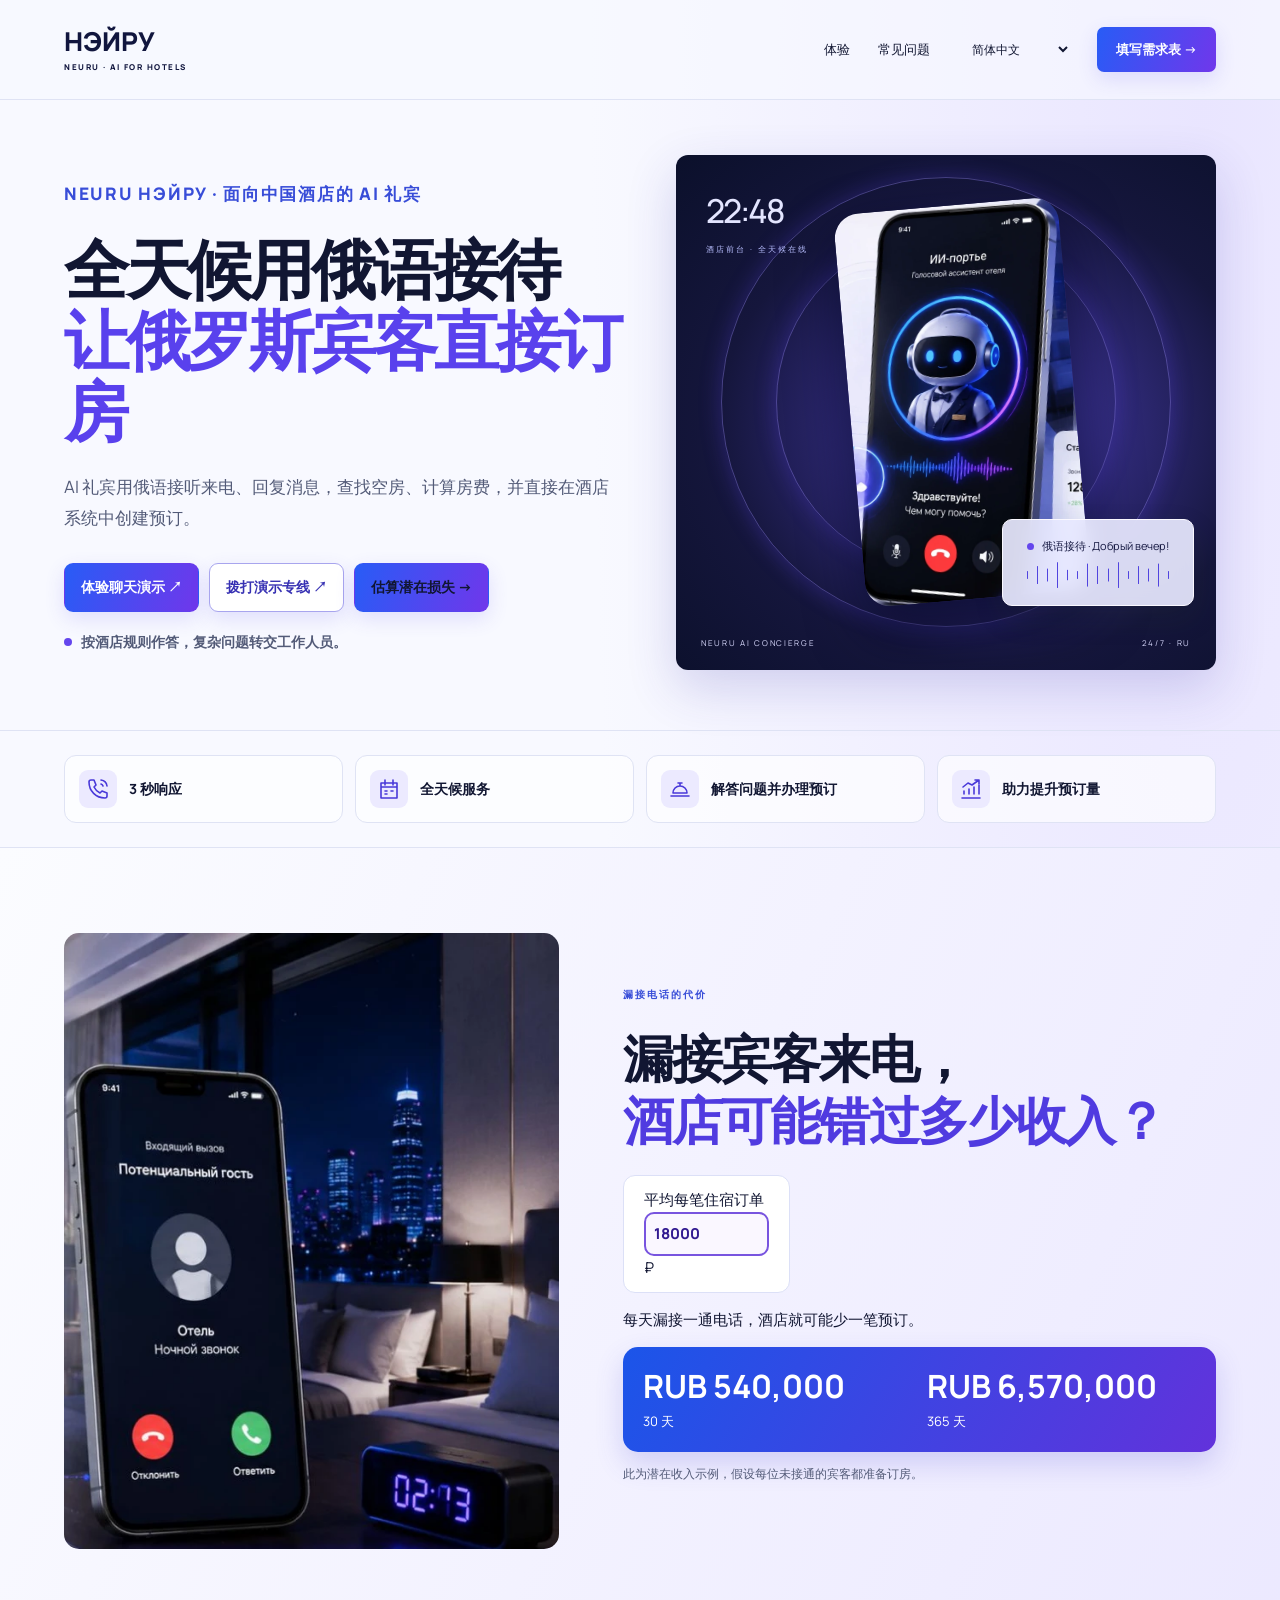
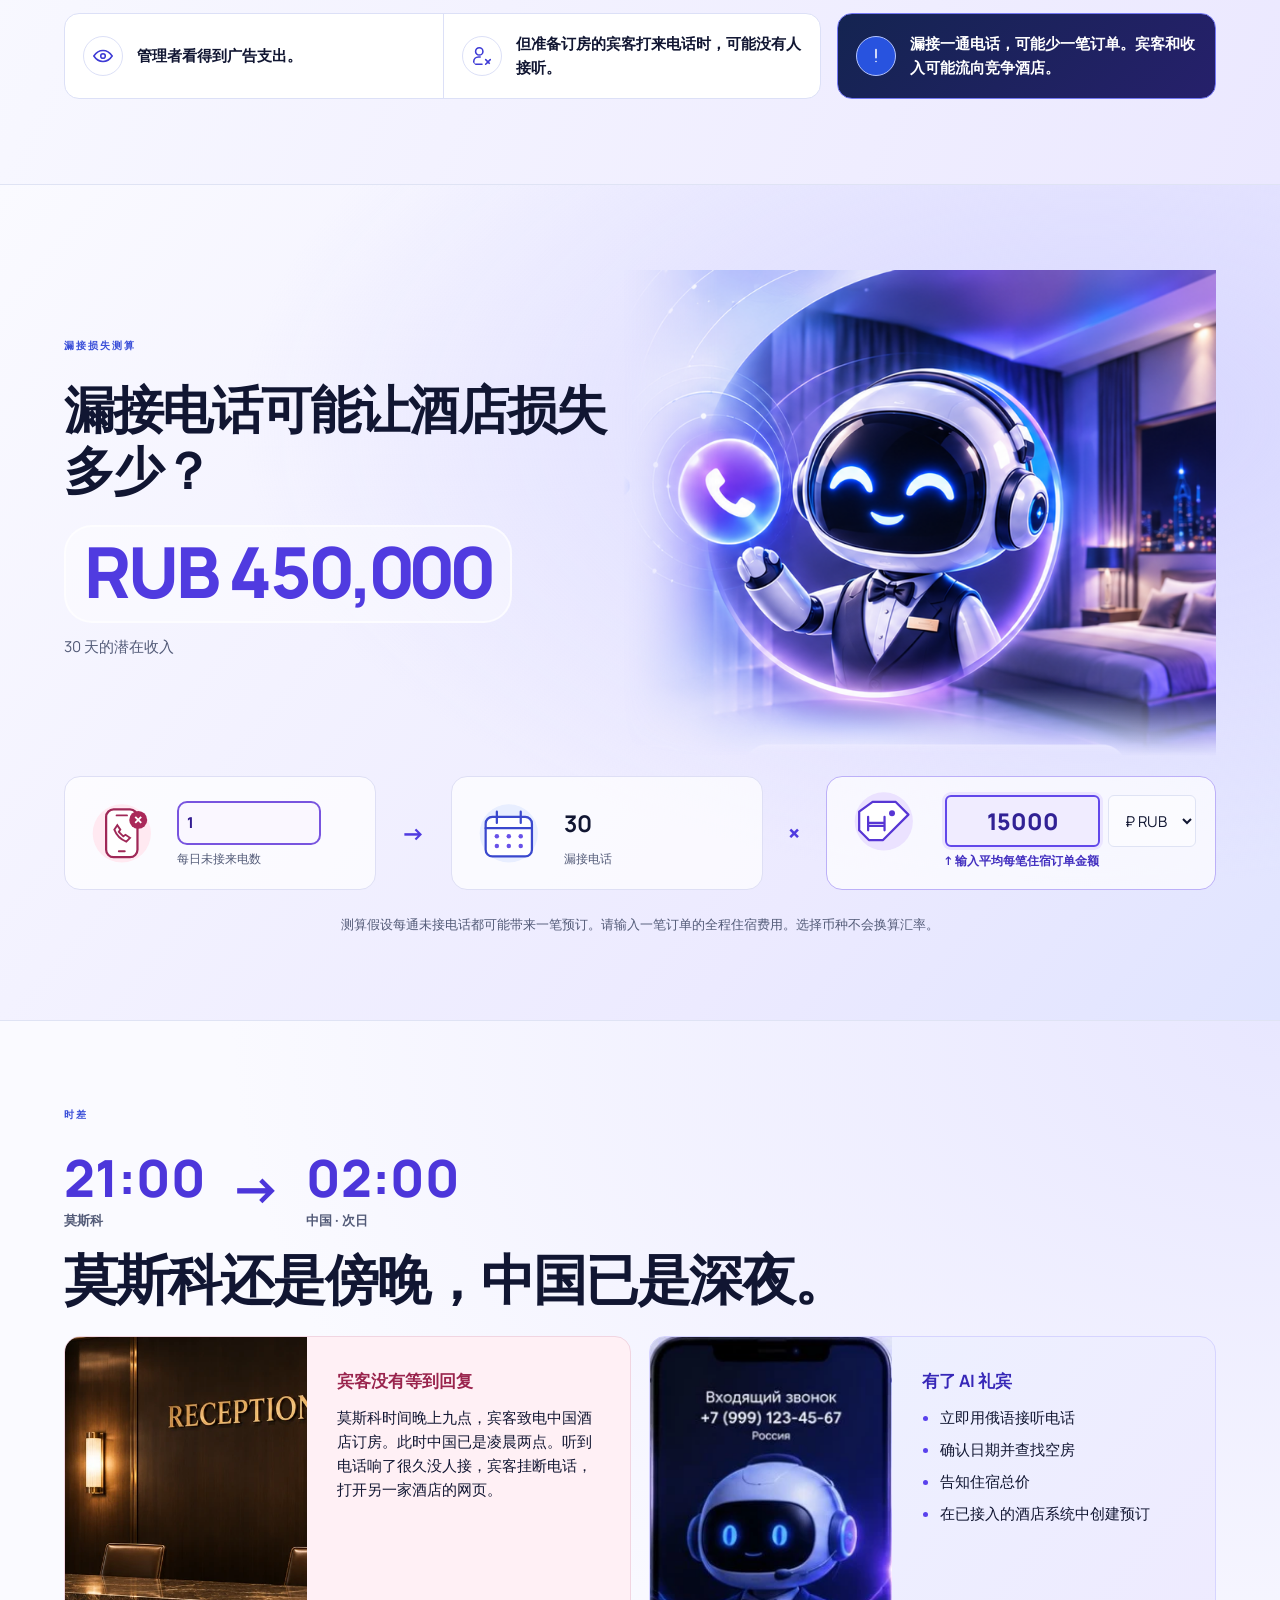
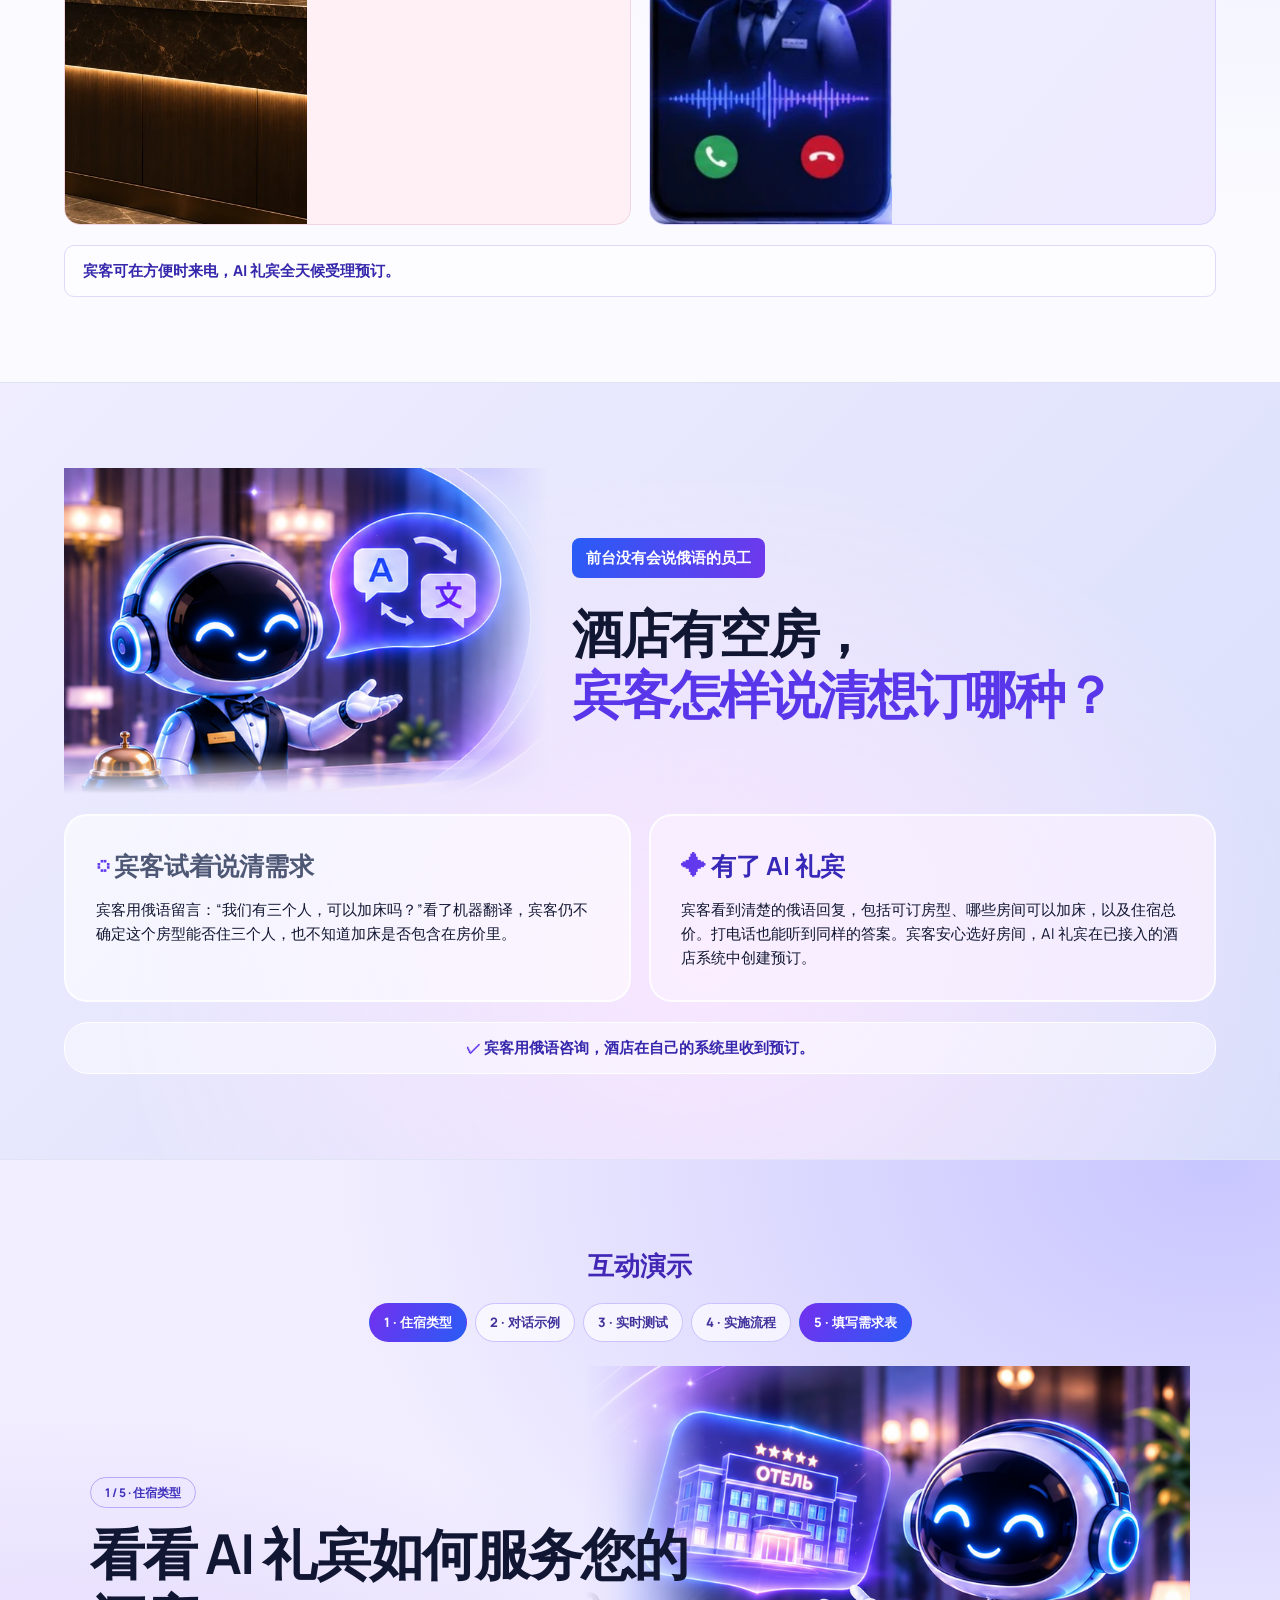
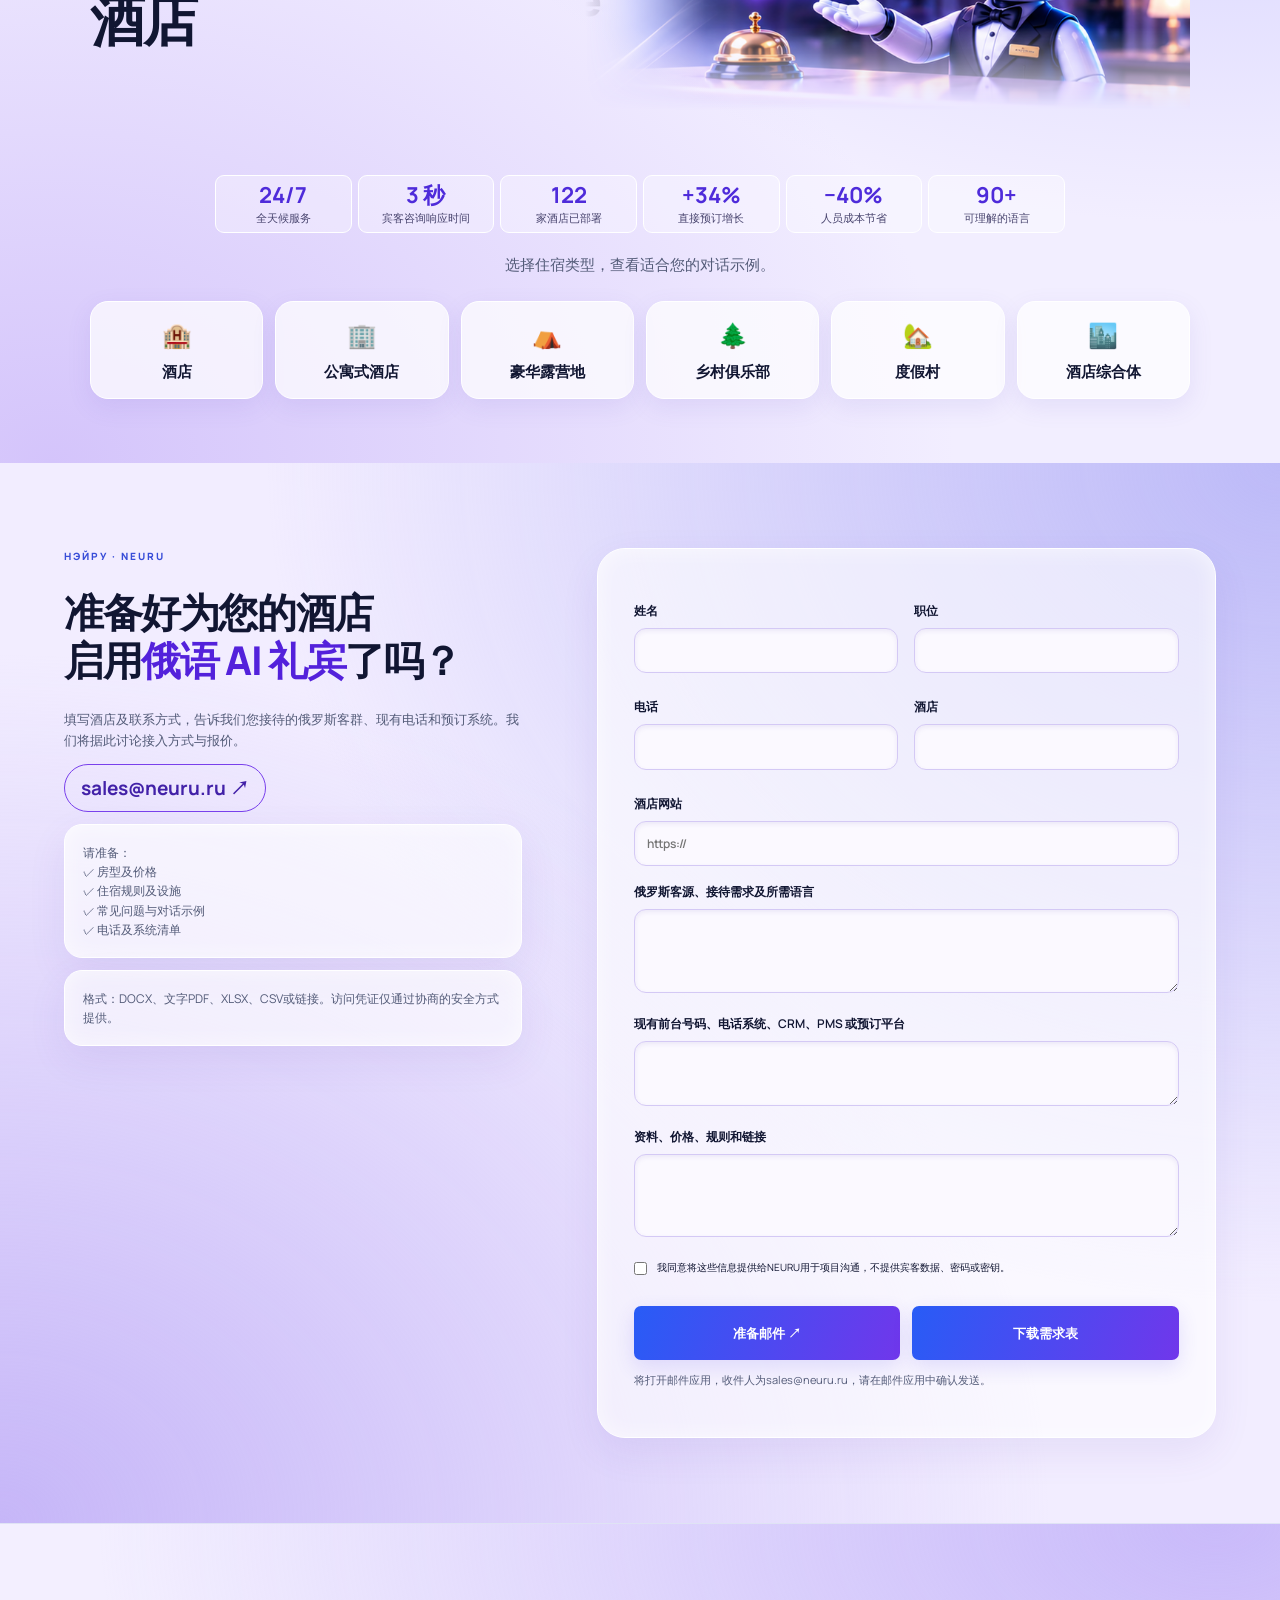
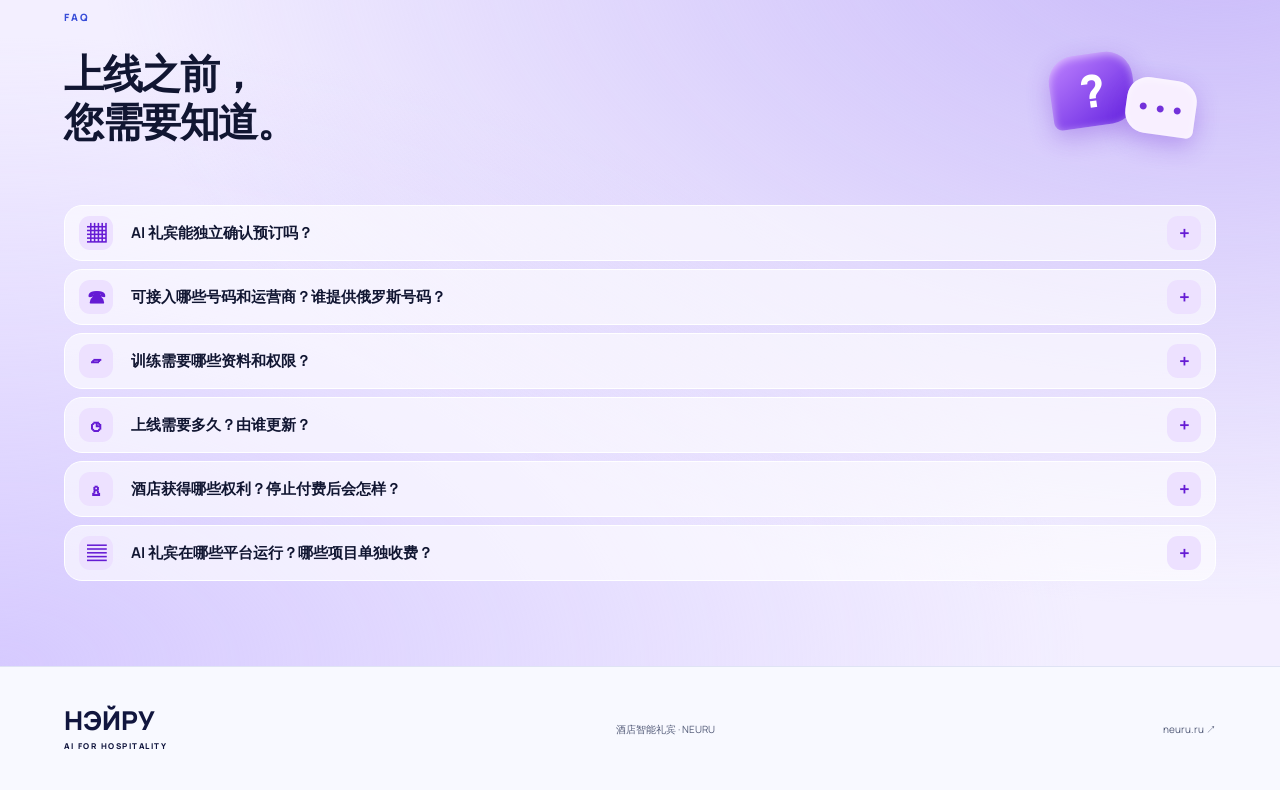
==== ai-portier/index.html @ a04111f6 "Add NEURU AI concierge landing page" ====
<!doctype html>
<html lang="zh-CN"><head><meta charset="utf-8"><meta name="viewport" content="width=device-width,initial-scale=1"><meta name="description" content="NEURU 俄语 AI 礼宾，帮助中国酒店全天候接待俄罗斯宾客并收集预订申请。"><title>NEURU НЭЙРУ · 面向中国酒店的俄语 AI 礼宾</title><link rel="stylesheet" href="style.css"></head><body>
<header><a class="logo" href="#">НЭЙРУ<span>NEURU · AI FOR HOTELS</span></a><nav><a href="#demo" data-t="navDemo"></a><a href="#faq" data-t="navFaq"></a></nav><select id="language" aria-label="Language"><option value="zh" selected>简体中文</option><option value="ru">Русский</option><option value="en">English</option></select><a class="button small" href="#brief" data-t="briefBtn"></a></header>
<main><section class="hero"><div class="hero-copy"><div class="eyebrow" data-t="eyebrow"></div><h1 data-t="hero"></h1><p class="lead" data-t="intro"></p><div class="actions hero-actions"><a class="button hero-demo" href="#demo" data-t="try"></a><a class="button hero-call" href="tel:+74950670211" data-t="call"></a><a class="button secondary" href="#loss-calculator" data-t="heroEstimate"></a></div><div class="hero-note"><span class="dot"></span><span data-t="heroNote"></span></div></div><div class="hero-art"><div class="orbit o1"></div><div class="orbit o2"></div><div class="night">22:48 <span data-t="nightLabel"></span></div><img class="demo-phone" src="neuru-phone.webp" alt="" width="388" height="632"><div class="floating"><span class="dot"></span><span data-t="artLabel"></span><div class="wave" aria-hidden="true"><span style="--level:0.3;--phase:0ms"></span><span style="--level:0.7;--phase:-87ms"></span><span style="--level:0.5;--phase:-174ms"></span><span style="--level:1.0;--phase:-261ms"></span><span style="--level:0.4;--phase:-348ms"></span><span style="--level:0.3;--phase:-435ms"></span><span style="--level:0.9;--phase:-522ms"></span><span style="--level:0.7;--phase:-609ms"></span><span style="--level:0.5;--phase:-696ms"></span><span style="--level:1.0;--phase:-783ms"></span><span style="--level:0.3;--phase:-870ms"></span><span style="--level:0.7;--phase:-957ms"></span><span style="--level:0.5;--phase:-1044ms"></span><span style="--level:0.9;--phase:-1131ms"></span><span style="--level:0.3;--phase:-1218ms"></span></div></div><div class="art-foot">NEURU AI CONCIERGE<span>24/7 · RU</span></div></div></section>
<section class="strip benefits">
  <div class="benefit"><svg viewBox="0 0 24 24" fill="none" stroke="currentColor" stroke-width="1.6" stroke-linecap="round" stroke-linejoin="round" aria-hidden="true"><path d="M8 3H5a2 2 0 0 0-2 2c0 9 7 16 16 16a2 2 0 0 0 2-2v-3l-5-2-2 2a13 13 0 0 1-6-6l2-2z M15 3a7 7 0 0 1 6 6 M15 7a3 3 0 0 1 2 2"/></svg><strong data-t="s1"></strong></div>
  <div class="benefit"><svg viewBox="0 0 24 24" fill="none" stroke="currentColor" stroke-width="1.6" stroke-linecap="round" stroke-linejoin="round" aria-hidden="true"><path d="M4 6h16v15H4z M4 10h16 M8 3v5 M16 3v5 M8 14h2 M14 14h2 M8 17h2"/></svg><strong data-t="s2"></strong></div>
  <div class="benefit"><svg viewBox="0 0 24 24" fill="none" stroke="currentColor" stroke-width="1.6" stroke-linecap="round" stroke-linejoin="round" aria-hidden="true"><path d="M3 19h18 M5 16a7 7 0 0 1 14 0z M12 9V6 M10 6h4"/></svg><strong data-t="s3"></strong></div>
  <div class="benefit"><svg viewBox="0 0 24 24" fill="none" stroke="currentColor" stroke-width="1.6" stroke-linecap="round" stroke-linejoin="round" aria-hidden="true"><path d="M3 21h18 M5 17v-3 M10 17v-5 M15 17v-7 M20 17v-9 M4 10l5-4 4 2 7-5 M16 3h4v4"/></svg><strong data-t="s4"></strong></div>
</section>
<section class="section missed" aria-labelledby="missed-title">
  <figure class="missed-visual">
    <img src="missed-call.webp" alt="" loading="lazy">
  </figure>
  <div class="missed-copy">
    <div class="eyebrow" data-t="missedEye"></div>
    <h2 id="missed-title"><span data-t="missedTitle"></span> <em data-t="missedAccent"></em></h2>
    <div class="missed-average"><span id="missed-rate-label" data-t="missedAverage"></span><input id="missedRate" type="number" min="0" max="999999999" value="18000" aria-labelledby="missed-rate-label"> ₽</div>
    <p data-t="missedScenario"></p>
    <div class="missed-total">
      <div><strong id="missedMonthly"></strong><span data-t="missedMonthLabel"></span></div>
      <div><strong id="missedAnnual"></strong><span data-t="missedYearLabel"></span></div>
    </div>
    <p class="missed-assumption" data-t="missedAssumption"></p>
  </div>
  <div class="missed-callouts">
    <div class="missed-callout-pair">
      <div class="missed-callout">
        <svg viewBox="0 0 24 24" aria-hidden="true"><path d="M2 12s4-6 10-6 10 6 10 6-4 6-10 6S2 12 2 12Z"/><circle cx="12" cy="12" r="2.5"/></svg>
        <p data-t="missedVisibility"></p>
      </div>
      <div class="missed-callout">
        <svg viewBox="0 0 24 24" aria-hidden="true"><circle cx="9" cy="7" r="4"/><path d="M12 21H3v-3a5 5 0 0 1 5-5h2m6 3 5 5m0-5-5 5"/></svg>
        <p data-t="missedGuest"></p>
      </div>
    </div>
    <div class="missed-callout missed-callout-alert">
      <svg viewBox="0 0 24 24" aria-hidden="true"><path d="M12 5v9m0 4h.01"/></svg>
      <p data-t="missedCaption"></p>
    </div>
  </div>
</section>
<section class="section loss-calculator" id="loss-calculator" aria-labelledby="loss-title">
  <div class="loss-head">
    <div class="loss-copy">
      <div class="eyebrow" data-t="lossEye"></div>
      <h2 id="loss-title" data-t="lossTitle"></h2>
      <output id="lossResult" for="lossRate lossCurrency lossCalls" aria-live="polite"></output>
      <p class="loss-period" data-t="lossPeriod"></p>
    </div>
    <div class="loss-illustration" aria-hidden="true"></div>
  </div>
  <div class="loss-formula">
    <div class="loss-step"><svg class="loss-art loss-art-phone" viewBox="0 0 120 84" aria-hidden="true"><circle cx="60" cy="42" r="39" fill="#ffe9f1"/><rect x="39" y="10" width="42" height="64" rx="10" fill="#fff" stroke="#9f2857" stroke-width="3"/><path d="M53 18h14M56 66h8m-14-29c3 8 8 13 16 16l5-5-6-4-3 2-6-6 2-3-4-6z" fill="none" stroke="#9f2857" stroke-width="2.5" stroke-linecap="round"/><circle cx="82" cy="24" r="12" fill="#aa2859"/><path d="m78 20 8 8m0-8-8 8" stroke="#fff" stroke-width="2.5"/></svg><input id="lossCalls" type="number" min="0" max="999" step="1" value="1" aria-labelledby="loss-call-label"><span id="loss-call-label" data-t="lossCallsLabel"></span></div>
    <span class="loss-operator" aria-hidden="true">→</span>
    <div class="loss-step"><svg class="loss-art loss-art-calendar" viewBox="0 0 120 84" aria-hidden="true"><circle cx="60" cy="42" r="39" fill="#e8eeff"/><rect x="29" y="20" width="62" height="53" rx="9" fill="#fff" stroke="#3a48cd" stroke-width="3"/><path d="M29 35h62M44 13v15m32-15v15" stroke="#3a48cd" stroke-width="3" stroke-linecap="round"/><g fill="#6952e8"><circle cx="44" cy="46" r="3"/><circle cx="60" cy="46" r="3"/><circle cx="76" cy="46" r="3"/><circle cx="44" cy="59" r="3"/><circle cx="60" cy="59" r="3"/><circle cx="76" cy="59" r="3"/></g></svg><strong id="lossMonthlyCount"></strong><span data-t="lossDailyLabel"></span></div>
    <span class="loss-operator" aria-hidden="true">×</span>
    <div class="loss-step loss-price"><svg class="loss-art loss-art-tag" viewBox="0 0 120 84" aria-hidden="true"><circle cx="60" cy="42" r="39" fill="#ebe2ff"/><path d="M27 54V29l18-13h31l17 17-34 34H40z" fill="#fff" stroke="#5736d4" stroke-width="3" stroke-linejoin="round"/><circle cx="71" cy="31" r="4" fill="#5736d4"/><path d="M39 48V36m0 8h22m0-8v12m-22 6v-6h22v6" fill="none" stroke="#5736d4" stroke-width="3" stroke-linecap="round" stroke-linejoin="round"/></svg>
      <div class="loss-inputs">
        <input id="lossRate" autocomplete="off" type="text" inputmode="decimal" maxlength="24" value="15000" aria-describedby="lossAssumption lossError">
        <select id="lossCurrency" aria-label="Currency">
          <option value="RUB">₽ RUB</option><option value="CNY">¥ CNY</option><option value="USD">$ USD</option>
        </select>
      </div>
      <label for="lossRate" data-t="lossRateLabel"></label>
      <small id="lossError" role="status" hidden data-t="lossError"></small>
    </div>
  </div>
  <p id="lossAssumption" data-t="lossAssumption"></p>
</section>
<section class="section scenario scenario-time" id="time-difference" aria-labelledby="time-title">
  <div class="eyebrow" data-t="timeEye"></div>
  <div class="scenario-clock"><span>21:00 <small data-t="timeMoscow"></small></span><span aria-hidden="true">→</span><span>02:00 <small data-t="timeChina"></small></span></div>
  <h2 id="time-title" data-t="timeTitle"></h2>
  <div class="scenario-grid">
    <article class="scenario-card scenario-lost">
      <img src="reception.webp" alt="" loading="lazy">
      <div><h3 data-t="timeBefore"></h3><p data-t="timeProblem"></p></div>
    </article>
    <article class="scenario-card scenario-win">
      <img src="concierge-call.webp" alt="" loading="lazy">
      <div><h3 data-t="timeAfter"></h3><ul class="scenario-benefits"><li data-t="timeBenefit1"></li><li data-t="timeBenefit2"></li><li data-t="timeBenefit3"></li><li data-t="timeBenefit4"></li></ul></div>
    </article>
  </div>
  <p class="scenario-outcome" data-t="timeOutcome"></p>
</section>
<section class="section scenario scenario-language" id="language-barrier" aria-labelledby="barrier-title">
  <div class="barrier-head">
    <div class="barrier-art" aria-hidden="true"></div>
    <div>
      <div class="scenario-tag" data-t="barrierTag"></div>
      <h2 id="barrier-title"><span data-t="barrierTitle"></span> <em data-t="barrierAccent"></em></h2>
    </div>
  </div>
  <div class="scenario-grid">
    <article class="scenario-card scenario-current">
      <div><h3><span aria-hidden="true">◌</span> <span data-t="barrierBefore"></span></h3><p data-t="barrierProblem"></p></div>
    </article>
    <article class="scenario-card scenario-win">
      <div><h3><span aria-hidden="true">✦</span> <span data-t="timeAfter"></span></h3><p data-t="barrierSolution"></p></div>
    </article>
  </div>
  <p class="scenario-outcome"><span aria-hidden="true">✓</span> <span data-t="barrierOutcome"></span></p>
</section>
<section id="demo" class="section walkthrough" aria-labelledby="walk-title"><div id="walkthrough"></div></section><section id="brief" class="section brief"><div><div class="eyebrow brief-brand">НЭЙРУ · NEURU</div><h2 data-t="briefTitle"></h2><p data-t="briefIntro"></p><a class="brief-email" href="mailto:sales@neuru.ru">sales@neuru.ru ↗</a><div class="brief-checklist" id="checklist"></div><div class="brief-checklist" id="briefFormats"></div></div><form id="briefForm"><div class="field-grid"><label><span data-t="name"></span><input name="name" required maxlength="100" autocomplete="name"></label><label><span data-t="position"></span><input name="position" required maxlength="100" autocomplete="organization-title"></label><label><span data-t="phone"></span><input name="phone" type="tel" required minlength="7" maxlength="30" autocomplete="tel"></label><label><span data-t="hotel"></span><input name="hotel" required maxlength="150" autocomplete="organization"></label></div><div id="extended"><label><span data-t="website"></span><input name="website" type="url" placeholder="https://"></label><label><span data-t="tasks"></span><textarea name="tasks" rows="3" maxlength="4000"></textarea></label><label><span data-t="systems"></span><textarea name="systems" rows="2" maxlength="2000"></textarea></label><label><span data-t="materials"></span><textarea name="materials" rows="3" maxlength="4000"></textarea></label><label class="consent"><input type="checkbox" name="consent" required><span data-t="consent"></span></label><div class="actions"><button class="button" type="submit" data-t="send"></button><button class="button" type="button" id="download" data-t="download"></button></div><p class="muted" data-t="sendNote"></p></div><p id="formStatus" role="status"></p></form></section>


<section class="section" id="faq"><div class="section-head"><div><div class="eyebrow">FAQ</div><h2 data-t="faqTitle"></h2></div><div class="faq-art" aria-hidden="true"><span>?</span><span>•••</span></div></div><div id="faqList"></div></section>

</main><footer><a class="logo" href="#">НЭЙРУ<span>AI FOR HOSPITALITY</span></a><span data-t="footer"></span><a href="https://neuru.ru" target="_blank" rel="noopener">neuru.ru ↗</a></footer><script src="app.js"></script><script src="walkthrough.js"></script></body></html>
---- ai-portier/style.css ----
@import url('https://fonts.googleapis.com/css2?family=Manrope:wght@400;500;600;700;800&display=swap');
:root{--ink:#20271f;--green:#d7ef80;--paper:#f6f5ef;--muted:#6a7068;--line:#dadcd2}*{box-sizing:border-box}html{scroll-behavior:smooth;scroll-padding-top:100px}body{margin:0;background:var(--paper);color:var(--ink);font:15px/1.6 Manrope,Arial,sans-serif}a{color:inherit;text-decoration:none}button,input,select,textarea{font:inherit}button,a,select{touch-action:manipulation}button{cursor:pointer}header{height:100px;max-width:1440px;margin:auto;display:flex;align-items:center;gap:26px;padding:20px 5%;border-bottom:1px solid var(--line)}.logo{font-size:26px;font-weight:800;line-height:1}.logo span{display:block;font-size:8px;letter-spacing:1.5px;margin-top:9px}nav{display:flex;gap:28px;margin-left:auto;font-size:13px}header select{background:transparent;border:0;font-size:12px;width:115px}.button{display:inline-flex;align-items:center;justify-content:center;background:var(--ink);color:white;border:0;padding:17px 26px;border-radius:7px;font-weight:600;font-size:13px;transition:transform .2s,background .2s}.button:hover{background:#3e5134;transform:translateY(-2px)}.small{padding:12px 19px}main,footer{max-width:1440px;margin:auto}.hero{display:grid;grid-template-columns:1.05fr 1fr;min-height:630px;padding:55px 5% 60px;gap:45px}.hero-copy{padding-top:25px}.eyebrow{font-size:10px;font-weight:800;letter-spacing:2px;text-transform:uppercase;margin-bottom:25px}.hero h1{font-size:clamp(45px,5.3vw,76px);line-height:1.09;font-weight:500;letter-spacing:-4px;margin:0 0 26px;max-width:670px}.hero h1 em{font-style:normal;color:#758640}.lead{max-width:450px;font-size:15px;color:var(--muted);margin-bottom:30px}.actions{display:flex;align-items:center;gap:23px;flex-wrap:wrap}.text-link{font-size:13px;border-bottom:1px solid #a7ad9c;padding:8px 0}.hero-note{display:flex;align-items:center;gap:9px;font-size:10px;color:var(--muted);margin-top:29px}.dot{display:inline-block;background:#93ab4b;width:7px;height:7px;border-radius:50%}.hero-art{position:relative;overflow:hidden;min-height:500px;border-radius:12px;background:radial-gradient(ellipse at 50% 30%,#eef1c8 0,#dce0c5 40%,#b9c4ab 100%);box-shadow:inset 0 0 100px #7d8b6a30}.night{position:absolute;top:30px;left:30px;font-size:33px;font-weight:500;letter-spacing:-2px}.night span{display:block;font-size:8px;letter-spacing:2px;margin-top:5px}.orbit{position:absolute;border:1px solid #fff7;border-radius:50%;width:450px;height:450px;left:50%;top:48%;transform:translate(-50%,-50%)}.o2{width:340px;height:340px}.bell{position:absolute;width:300px;height:230px;left:50%;top:49%;transform:translate(-50%,-50%);filter:drop-shadow(0 30px 18px #26371d50)}.bell-dome{position:absolute;bottom:37px;left:24px;width:252px;height:155px;border-radius:150px 150px 12px 12px;background:linear-gradient(100deg,#394436 0,#e1e5cc 22%,#fbfce9 35%,#849173 56%,#d5dec4 69%,#44523a 95%);box-shadow:inset 0 -12px 14px #303d3860}.bell-top{position:absolute;width:36px;height:13px;top:24px;left:132px;border-radius:50%;background:linear-gradient(90deg,#54604b,#f6f8dd,#68755b)}.bell-base{position:absolute;bottom:19px;height:21px;width:300px;border-radius:50%;background:linear-gradient(#b6c3a2,#344430 45%,#92a27e 70%,#293b28);box-shadow:0 9px 0 #526249}.floating{position:absolute;bottom:64px;right:22px;padding:17px 24px;border:1px solid #ffffff90;background:#ffffffa8;backdrop-filter:blur(10px);border-radius:10px;font-size:11px;box-shadow:0 12px 30px #253c1720}.floating .dot{margin-right:8px}.wave{color:#526b36;font-size:23px;letter-spacing:3px;margin-top:7px}.art-foot{position:absolute;bottom:20px;left:25px;right:25px;font-size:8px;letter-spacing:1.7px;display:flex;justify-content:space-between}.strip{display:grid;grid-template-columns:repeat(4,1fr);border-top:1px solid var(--line);border-bottom:1px solid var(--line);padding:24px 5%;gap:30px}.strip div{display:flex;align-items:center;gap:17px}.strip b{font-size:27px;font-weight:500}.strip span{font-size:11px;color:var(--muted);max-width:150px}.section{padding:85px 5%;border-bottom:1px solid var(--line)}h2{font-size:clamp(31px,3.1vw,45px);line-height:1.2;letter-spacing:-1.6px;font-weight:500;margin:0 0 25px}.section-head{display:flex;justify-content:space-between;gap:35px;align-items:end;margin-bottom:35px}.section-head p{max-width:380px;color:var(--muted);font-size:13px}.demo-grid{display:grid;grid-template-columns:1fr 1.2fr;gap:65px}.demo-controls h3{font-size:15px;margin:0 0 15px}.channels{display:flex;gap:8px;flex-wrap:wrap}.channels button,.secondary{border:1px solid var(--line);background:transparent;border-radius:6px;padding:10px 15px;font-size:12px;color:var(--ink)}.channels .active{background:var(--ink);color:white;border-color:var(--ink)}.muted{font-size:11px;color:var(--muted)}label{display:block;font-size:12px;font-weight:600;margin:16px 0 8px}select,input,textarea{border:1px solid var(--line);background:#fff9;border-radius:6px;padding:12px;width:100%;color:var(--ink)}.scenarios{display:flex;flex-direction:column;gap:7px;margin:17px 0}.scenarios button{background:transparent;border:0;text-align:left;padding:7px 0;font-size:12px;color:var(--muted)}.scenarios button:hover{color:var(--ink)}.call-card{background:#e8ebdc;padding:22px 25px;border-radius:9px;margin-top:25px}.call-card .eyebrow{font-size:8px}.call-card h3{margin:9px 0}.call-card>a{font-size:23px;letter-spacing:-1px}.call-card p{font-size:10px;color:var(--muted);margin-bottom:0}.chat{background:white;border:1px solid var(--line);border-radius:12px;box-shadow:0 20px 45px #26321b09;overflow:hidden;display:flex;flex-direction:column;min-height:555px}.chat-header{display:flex;align-items:center;gap:13px;padding:20px;border-bottom:1px solid #eee}.avatar{background:var(--green);width:38px;height:38px;display:grid;place-items:center;border-radius:50%;font-weight:800}.chat-header b{font-size:13px}.chat-header small{display:block;font-size:10px;color:var(--muted)}.reset{margin-left:auto;border:0;background:transparent;font-size:25px;color:var(--muted)}.messages{padding:22px;flex:1;max-height:380px;min-height:320px;overflow:auto;display:flex;flex-direction:column;gap:13px}.bubble{padding:14px 17px;background:#f0f2e9;border-radius:0 12px 12px 12px;font-size:12px;max-width:90%;white-space:pre-wrap}.bubble.user{align-self:flex-end;background:var(--ink);color:white;border-radius:12px 0 12px 12px}.chat form{display:flex;padding:12px 18px;gap:10px;border-top:1px solid #eee}.chat form input{border:0;background:transparent;font-size:12px}.chat form button{width:42px;flex-shrink:0;background:var(--ink);color:white;border:0;border-radius:7px;font-size:22px}.chat-disclaimer{padding:0 18px 15px;color:var(--muted);font-size:9px}.process{background:var(--ink);color:var(--paper)}.steps{display:grid;grid-template-columns:repeat(4,1fr);gap:35px;margin-top:45px}.steps b{color:var(--green);font-size:12px}.steps h3{font-size:16px;font-weight:500}.steps p{color:#bac0b5;font-size:12px}.role-cards{display:grid;grid-template-columns:repeat(3,1fr);gap:20px}.role-card{border-top:1px solid #a6af98;padding-top:25px}.role-card .num{color:#7f8c6c;font-size:11px}.role-card h3{font-size:22px;font-weight:500;letter-spacing:-.5px}.role-card p{font-size:12px;color:var(--muted)}details{border-top:1px solid var(--line);padding:21px 0}summary{cursor:pointer;font-size:15px;list-style:none;display:flex;justify-content:space-between;gap:25px}summary:after{content:'+';font-size:23px;line-height:1}details[open] summary:after{content:'−'}details p{color:var(--muted);font-size:13px;max-width:900px;white-space:pre-line}.brief{display:grid;grid-template-columns:.85fr 1.15fr;gap:75px;background:#e9eddf}.brief>div>p{color:var(--muted);font-size:13px}.brief>div>a{font-size:19px}.brief-checklist{font-size:12px;color:var(--muted);margin-top:35px;white-space:pre-line}.field-grid{display:grid;grid-template-columns:1fr 1fr;gap:0 16px}.brief input,.brief textarea{background:#f8faf4}.brief label span{display:block;margin-bottom:8px}.brief .button{margin-top:15px}.consent{display:flex;gap:10px;font-size:10px;align-items:start}.consent input{width:auto;margin:3px 0}.consent span{font-weight:400}#formStatus{font-size:12px}footer{display:flex;justify-content:space-between;align-items:center;padding:40px 5%;gap:30px}footer>span,footer>a:last-child{font-size:10px;color:var(--muted)}:focus-visible{outline:3px solid #7b9639;outline-offset:4px}[hidden]{display:none!important}@media(max-width:900px){header{gap:15px;height:85px}nav{display:none}header select{margin-left:auto}.hero{gap:25px}.hero h1{font-size:49px;letter-spacing:-2.5px}.hero-art{min-height:470px}.bell{transform:translate(-50%,-50%) scale(.8)}.section{padding:60px 5%}.demo-grid{gap:30px}.brief{gap:35px}.strip{gap:15px}.strip div{flex-direction:column;align-items:start;gap:3px}}@media(max-width:650px){header .small{display:none}.hero{grid-template-columns:1fr;padding-top:25px}.hero h1{font-size:49px}.hero-art{min-height:390px}.hero-copy{padding-top:10px}.hero-note{margin-bottom:8px}.strip{grid-template-columns:1fr 1fr}.section-head{display:block}.section-head p{max-width:none}.demo-grid,.brief{grid-template-columns:1fr;gap:30px}.steps{grid-template-columns:1fr 1fr;gap:25px}.role-cards{grid-template-columns:1fr}.role-card h3{margin:12px 0}.field-grid{grid-template-columns:1fr}.messages{max-height:350px}.section h2{font-size:34px}footer{align-items:start;flex-wrap:wrap}footer>span{max-width:170px}}
/* NEURU visual identity: midnight ink, electric blue and violet. */
:root{--ink:#111632;--green:#cbc7ff;--paper:#f8f9ff;--muted:#535b78;--line:#dfe3f4;--blue:#325df4;--violet:#7436ee}
body{font-family:Manrope,Arial,"PingFang SC","Microsoft YaHei",sans-serif;background:radial-gradient(ellipse at 94% 1%,#e9e5ff 0,transparent 36%),var(--paper)}
header{background:#f8f9ffab}.logo{color:#11163e}.button,.channels .active,.chat form button{background:linear-gradient(110deg,#285cf6,#7037eb);border-color:transparent;box-shadow:0 7px 20px #5141eb24}.button:hover{background:linear-gradient(110deg,#2047d6,#5524cf)}.eyebrow,.role-card .num{color:#384dd8}.hero h1{font-weight:800;letter-spacing:-.045em}.hero h1 em{color:#5941ed}.hero-order{display:inline-block;color:#313bc1;border-bottom:1px solid #a6a7f7;margin-top:20px;font-weight:800}.hero-note{margin-top:19px}.hero-art{isolation:isolate;background:radial-gradient(ellipse at 58% 53%,#493db2,#15163c 61%,#0b102b);box-shadow:0 18px 50px #342ea530;color:white}.orbit{border-color:#9a8bff60;box-shadow:0 0 22px #644bff42}.demo-phone{position:absolute;top:48%;left:53%;transform:translate(-50%,-50%) rotate(-5deg);width:min(48%,225px);height:auto;border-radius:25px;box-shadow:0 24px 55px #0405219e;max-height:77%;object-fit:cover}.night{z-index:1;color:#e3e5ff}.night span{color:#b7bdfd}.floating{background:#e9eaffeb;color:#161942;border-color:#faf8ff;z-index:1}.wave{color:#5144df}.dot{background:#6446ed}.art-foot{color:#d7d8fc}.strip b{color:#4838d8}.journey{background:linear-gradient(135deg,#f4f6ff,#eeebff)}.role-card{border-color:#bdbbf3}.call-card,.bubble{background:#edf0ff}.bubble.user,.process{background:#101638}.process .eyebrow{color:#aab8ff}.process .steps p{color:#c8cee5}.avatar{background:#e5e3ff;color:#4c37c9}.brief{background:linear-gradient(125deg,#edf2ff,#f0eaff)}.brief input,.brief textarea{background:#fbfbff}.text-link{border-color:#a2a9dc}:focus-visible{outline-color:#5848ee}
html[lang^=zh] .hero h1{font-size:clamp(42px,5.1vw,73px);letter-spacing:-.05em}html[lang^=zh] h2{font-weight:700;letter-spacing:-.035em}html[lang^=zh] .hero .lead{font-size:17px;line-height:1.8}
@media(max-width:650px){.demo-phone{width:42%}.floating{bottom:55px;padding:10px 15px}.wave{font-size:17px}.night{top:19px;left:19px}.hero h1{font-size:clamp(38px,10vw,49px)}}

.hero .eyebrow { font-size: clamp(13px, 1.35vw, 18px); letter-spacing: .1em; }
.hero h1 { font-size: clamp(42px, 5.3vw, 77px); }
.hero .lead { max-width: 560px; font-size: 16px; }
.hero-actions { gap: 10px; }
.hero-actions .button {
  min-height: 48px;
  padding: 12px 16px;
  border: 1px solid transparent;
  border-radius: 9px;
  font-size: 14px;
  font-weight: 800;
  text-align: center;
}
.hero-actions .hero-call { background: #fff; color: #3731b3; border-color: #a8a5ee; }
.hero-actions .hero-call:hover { background: #eceaff; border-color: #5a46df; }
.hero-note { font-size: 14px; font-weight: 600; }
.hero-note .dot { flex: 0 0 8px; height: 8px; }
@media(max-width:650px) {
  .hero h1, html[lang^=zh] .hero h1 { font-size: clamp(34px, 8.5vw, 49px); }
  .hero-actions { display: grid; grid-template-columns: 1fr; }
}

.benefits { gap: 12px; }
.benefits .benefit {
  align-items: center;
  gap: 12px;
  padding: 14px;
  border: 1px solid var(--line);
  border-radius: 12px;
  background: #ffffffa8;
}
.benefit svg {
  width: 38px;
  height: 38px;
  flex: 0 0 38px;
  padding: 7px;
  border-radius: 9px;
  color: #4939d9;
  background: #eceaff;
}
.benefit strong { font-size: 14px; line-height: 1.35; }
@media (max-width: 900px) {
  .benefits .benefit { align-items: flex-start; }
}

.missed {
  display: grid;
  grid-template-columns: minmax(0, 1fr) minmax(0, 1.2fr);
  align-items: center;
  gap: clamp(22px, 5vw, 70px);
  background: linear-gradient(115deg, #fbfcff, #ebe8ff);
}
.missed h2 { font-size: clamp(32px, 4vw, 56px); font-weight: 800; }
.missed h2 em { display: block; color: #503be0; font-style: normal; }
.missed-average {
  display: inline-flex;
  flex-direction: column;
  padding: 12px 20px;
  border: 1px solid #dce0f7;
  border-radius: 12px;
  background: white;
}
.missed-average strong { color: #3e3bd5; font-size: 24px; }
.missed-total {
  display: grid;
  grid-template-columns: 1fr 1fr;
  gap: 16px;
  padding: 20px;
  color: #fff;
  border-radius: 15px;
  background: linear-gradient(120deg, #1b55e9, #6232db);
  box-shadow: 0 12px 28px #4c45d433;
}
.missed-total strong { display: block; font-size: clamp(19px, 2.5vw, 36px); line-height: 1.2; }
.missed-total span { display: block; margin-top: 6px; font-size: 13px; }
.missed-assumption { font-size: 12px; color: var(--muted); }
.missed-visual { margin: 0; overflow: hidden; border-radius: 15px; background: #111633; color: white; }
.missed-visual img { display: block; width: 100%; height: auto; }

@media (max-width: 750px) {
  .missed { grid-template-columns: 1fr; }
  .missed-visual img { max-height: 440px; object-fit: cover; object-position: center 65%; }
}

.missed-callouts {
  grid-column: 1 / -1;
  display: grid;
  grid-template-columns: 2fr 1fr;
  gap: 16px;
}
.missed-callout-pair {
  display: grid;
  grid-template-columns: 1fr 1fr;
  border: 1px solid #dce0f7;
  border-radius: 15px;
  background: #fff;
}
.missed-callout {
  display: flex;
  align-items: center;
  gap: 14px;
  padding: 18px;
  font-weight: 650;
}
.missed-callout + .missed-callout { border-left: 1px solid #dce0f7; }
.missed-callout p { margin: 0; }
.missed-callout svg {
  flex: 0 0 40px;
  width: 40px;
  padding: 8px;
  border: 1px solid #dce0f7;
  border-radius: 50%;
  color: #3e3bd5;
  fill: none;
  stroke: currentColor;
  stroke-width: 1.7;
  stroke-linecap: round;
}
.missed-callout-alert {
  border: 1px solid #7478f5;
  border-radius: 15px;
  color: #fff;
  background: linear-gradient(135deg, #142451, #26206b);
}
.missed-callout-alert svg { color: #fff; border-color: #b3c3ff; background: #2853df; }
@media (max-width: 900px) { .missed-callouts { grid-template-columns: 1fr; } }
@media (max-width: 520px) {
  .missed-callout-pair { grid-template-columns: 1fr; }
  .missed-callout + .missed-callout { border-left: 0; border-top: 1px solid #dce0f7; }
}

.loss-calculator {
  text-align: center;
  background: radial-gradient(ellipse at top left, #e9efff, transparent 48%), #fcfcff;
}
.loss-calculator h2 { max-width: 950px; margin-inline: auto; font-weight: 800; }
#lossResult {
  display: block;
  color: #503be0;
  font-size: clamp(36px, 7vw, 96px);
  line-height: 1.1;
  font-weight: 800;
  letter-spacing: -.045em;
  overflow-wrap: anywhere;
  font-variant-numeric: tabular-nums;
}
.loss-period { color: var(--muted); margin: 12px 0 30px; }
.loss-formula {
  display: flex;
  align-items: flex-start;
  justify-content: center;
  flex-wrap: wrap;
  gap: 14px clamp(12px, 2.5vw, 36px);
}
.loss-formula strong, .loss-operator { min-height: 52px; display: grid; align-items: center; }
.loss-formula strong { font-size: 23px; }
.loss-formula div > span { display: block; font-size: 12px; color: var(--muted); }
.loss-operator { color: #503be0; font-size: 24px; font-weight: 800; }
.loss-price { text-align: center; }
.loss-price label { margin: 4px 0 0; color: #4330c0; font-weight: 800; cursor: text; }
.loss-inputs { display: flex; gap: 8px; }
.loss-inputs input { width: min(155px, 46vw); border: 2px solid #6248ea; background: #f0ecff; box-shadow: 0 0 0 3px #ebe5ff; color: #312295; font-size: 23px; font-weight: 800; text-align: center; }
.loss-inputs input:hover { background: #e8dfff; }
.loss-inputs input, .loss-inputs select { height: 52px; padding-block: 0; }
.loss-inputs select { width: auto; }
#lossError { color: #9d174d; }
#lossAssumption { max-width: 650px; margin: 24px auto 0; color: var(--muted); font-size: 13px; }
@media (max-width: 540px) {
  .loss-price { flex-basis: 100%; display: grid; justify-content: center; }
  .loss-operator:last-of-type { display: none; }
}

.scenario { background: radial-gradient(ellipse at top right, #e8e7ff, transparent 58%), #fafaff; }
.scenario h2 { max-width: 920px; font-size: clamp(32px, 4.2vw, 60px); font-weight: 800; }
.scenario-clock { display: flex; flex-wrap: wrap; align-items: center; gap: 12px 24px; margin-bottom: 18px; color: #4c36da; font-size: clamp(28px, 4vw, 52px); font-weight: 800; line-height: 1.2; }
.scenario-clock small { display: block; margin-top: 5px; font-size: 13px; color: var(--muted); }
.scenario-grid { display: grid; grid-template-columns: repeat(2, minmax(0,1fr)); gap: 18px; }
.scenario-card { overflow: hidden; border: 1px solid #dedff1; border-radius: 16px; }
.scenario-card > div { padding: clamp(18px, 3vw, 30px); }
.scenario-card h3 { margin: 0 0 12px; color: #3728b8; font-size: 17px; }
.scenario-card p { margin: 0; }
.scenario-time .scenario-card { display: grid; grid-template-columns: minmax(120px, .75fr) 1fr; }
.scenario-card img { width: 100%; height: 100%; min-height: 230px; object-fit: cover; }
.scenario-win img { object-position: center 54%; }
.scenario-lost { background: #fff0f5; border-color: #f1d5e1; }
.scenario-lost h3 { color: #9a244d; }
.scenario-win { background: linear-gradient(130deg, #edf2ff, #eee9ff); border-color: #d6d4ff; }
.scenario-current { background: #f0f3fa; }
.scenario-current h3 { color: #4e5875; }
.scenario-tag { display: inline-block; margin-bottom: 16px; padding: 8px 14px; border-radius: 8px; background: linear-gradient(110deg,#285cf6,#7037eb); color: white; font-weight: 700; }
.scenario-outcome { margin: 20px 0 0; padding: 13px 18px; border: 1px solid #dddafa; border-radius: 10px; color: #3628ac; background: #ffffffaa; font-weight: 750; }
@media (max-width: 1000px) {
  .scenario-time .scenario-card { grid-template-columns: 1fr; }
  .scenario-card img { height: 230px; }
}
@media (max-width: 660px) { .scenario-grid { grid-template-columns: 1fr; } }

.scenario-benefits { margin: 0; padding-inline-start: 1.2em; }
.scenario-benefits li + li { margin-top: 8px; }
.scenario-benefits li::marker { color: #5941ed; }

.loss-formula { flex-wrap: nowrap; gap: clamp(8px, 2vw, 26px); }
.loss-step {
  flex: 1 1 0;
  min-width: 0;
  max-width: 250px;
  align-self: stretch;
  padding: 16px 12px;
  border: 1px solid #dedff5;
  border-radius: 16px;
  background: #fff;
}
.loss-art { display: block; width: 104px; height: 73px; margin: 0 auto 10px; }
.loss-formula .loss-operator { margin-top: 99px; }
.loss-step.loss-price { flex-grow: 1.3; max-width: 310px; background: #f7f3ff; border-color: #bcb0f8; }
.loss-inputs { justify-content: center; }
.loss-inputs input { min-width: 0; }
@media (max-width: 720px) {
  .loss-formula { flex-wrap: wrap; }
  .loss-step { flex: 1 1 32%; }
  .loss-step.loss-price { flex: 0 0 100%; }
  .loss-formula .loss-operator:last-of-type { display: none; }
}

.loss-calculator {
  overflow: hidden;
  background: radial-gradient(ellipse at 85% 28%, #d6d6ff, transparent 55%),
    linear-gradient(130deg, #fafaff, #eceaff 70%, #e0e4ff);
}
.loss-head { display: grid; grid-template-columns: 1fr 1fr; align-items: center; }
.loss-copy { position: relative; z-index: 1; text-align: left; }
.loss-copy h2 { margin-inline: 0; font-size: clamp(30px, 4vw, 59px); }
.loss-copy #lossResult {
  width: fit-content;
  max-width: 100%;
  padding: 6px 18px 10px;
  border: 2px solid #ffffffb0;
  border-radius: 28px;
  background: #ffffff6b;
  font-size: clamp(32px, 5.5vw, 84px);
}
.loss-illustration {
  aspect-ratio: 1.22;
  margin-inline-start: -3%;
  background: url('loss-reference.png') right top / 204% auto no-repeat;
  mask-image: linear-gradient(to right, transparent, #000 16%), linear-gradient(to bottom, #000 86%, transparent);
  mask-composite: intersect;
}
.loss-calculator .loss-formula { margin-top: 20px; }
.loss-calculator .loss-step {
  display: grid;
  grid-template-columns: auto 1fr;
  grid-template-rows: 52px auto;
  align-content: center;
  align-items: center;
  column-gap: 10px;
  max-width: 335px;
  min-height: 114px;
  background: #ffffffb5;
}
.loss-calculator .loss-art { grid-row: 1 / 3; width: clamp(44px, 7vw, 92px); height: auto; margin: 0; }
.loss-calculator .loss-step strong { text-align: left; line-height: 1.15; font-size: clamp(16px, 2vw, 23px); }
.loss-calculator .loss-step > span { grid-column: 2; text-align: left; }
.loss-calculator .loss-step.loss-price { max-width: 390px; grid-template-columns: auto minmax(0, 1fr); }
.loss-calculator .loss-price label { grid-column: 1 / -1; }
.loss-calculator .loss-price .loss-art { grid-row: 1; }
.loss-calculator .loss-operator { align-self: center; margin-top: 0; }
@media (max-width: 720px) {
  .loss-head { grid-template-columns: 1fr; }
  .loss-copy { text-align: center; }
  .loss-copy #lossResult { margin-inline: auto; }
  .loss-illustration { width: min(100%, 410px); margin: 0 auto; }
  .loss-calculator .loss-step { grid-template-columns: 1fr; grid-template-rows: auto; text-align: center; }
  .loss-calculator .loss-art { grid-row: auto; margin-inline: auto; }
  .loss-calculator .loss-step strong, .loss-calculator .loss-step > span { grid-column: 1; text-align: center; }
  .loss-calculator .loss-step.loss-price { grid-template-rows: 52px auto; }
}

.scenario-language {
  background: radial-gradient(ellipse at 55% 75%, #f9e6ff, transparent 60%), linear-gradient(135deg, #efedff, #d9defb);
}
.barrier-head { display: grid; grid-template-columns: 42% 1fr; align-items: center; gap: 24px; margin-bottom: 20px; }
.barrier-art {
  aspect-ratio: 1.48;
  background: url('barrier-reference.png') left top / 239% auto no-repeat;
  mask-image: linear-gradient(to right, #000 82%, transparent), linear-gradient(to bottom, #000 87%, transparent);
  mask-composite: intersect;
}
.barrier-head h2 { margin: 8px 0 0; font-size: clamp(32px, 4vw, 58px); }
.barrier-head h2 em { display: block; color: #5936e9; font-style: normal; }
.scenario-language .scenario-card { background: #ffffff91; border: 2px solid #ffffffc7; border-radius: 23px; }
.scenario-language .scenario-win { background: #faf2ffb8; }
.scenario-language .scenario-card h3 { font-size: clamp(18px, 2vw, 25px); }
.scenario-language h3 > span:first-child, .scenario-language .scenario-outcome > span:first-child { color: #6239ed; }
.scenario-language .scenario-outcome { text-align: center; border-color: white; border-radius: 24px; background: #ffffff70; }
@media (max-width: 660px) { .barrier-head { grid-template-columns: 1fr; } }

.walkthrough { background: radial-gradient(ellipse at 50% 0%, #ece7ff, transparent 65%), #f3f5ff; }
#walkthrough { max-width: 1100px; margin: auto; }
.tour-heading, .tour-center { text-align: center; }
.tour-heading h2 { font-weight: 800; font-size: clamp(30px, 4.3vw, 56px); }
.tour-pill { display: inline-block; padding: 5px 14px; border: 1px solid #b6a9f7; border-radius: 99px; color: #4032bd; background: #ede8ff; font-size: 12px; font-weight: 750; }
.tour-center { color: var(--muted); }
.tour-properties, .tour-plan { display: grid; grid-template-columns: repeat(3, minmax(0, 1fr)); gap: 12px; margin: 24px 0; }
.tour-properties button, .tour-topics button, .tour-plan article { border: 1px solid #d6dafa; border-radius: 12px; background: #fff; color: var(--ink); padding: 14px; }
.tour-properties button { min-height: 94px; font-weight: 750; }
.tour-properties button span { display: block; font-size: 24px; margin-bottom: 5px; }
.tour-properties button:hover, .tour-topics button:hover, .tour-topics [aria-pressed="true"] { border-color: #6946e9; background: #eee8ff; }
.tour-dialog { display: grid; grid-template-columns: minmax(175px, 1fr) minmax(0, 2.3fr); gap: 18px; }
.tour-topics { display: grid; gap: 7px; align-content: start; }
.tour-topics button { text-align: left; }
.tour-conversation { background: #fff; border: 1px solid #dce0fa; border-radius: 15px; padding: clamp(14px, 3vw, 26px); }
.tour-conversation > strong { display: block; padding-bottom: 12px; border-bottom: 1px solid var(--line); }
.tour-message { max-width: 90%; margin: 14px 0; padding: 12px; border-radius: 13px; background: #f2ebff; }
.tour-message.guest { margin-left: auto; background: #e8eeff; }
.tour-message small { display: block; color: #50408b; }
.tour-link { color: #3f2bbe; text-decoration: underline; }
.tour-actions { display: flex; justify-content: center; gap: 12px; flex-wrap: wrap; margin-top: 18px; }
.tour-voice { display: flex; flex-wrap: wrap; align-items: center; justify-content: center; gap: 24px; }
.tour-phone { display: grid; justify-items: center; gap: 12px; padding: 35px 24px; border-radius: 24px; color: white; background: linear-gradient(145deg,#111632,#251961); }
.tour-phone span { display: grid; place-items: center; width: 55px; height: 55px; border-radius: 50%; background: #078461; font-size: 25px; }
.tour-voice p { max-width: 330px; }
.tour-plan h3 { margin: 0; font-size: 16px; }
.tour-plan p { color: var(--muted); margin-bottom: 0; }
@media (max-width: 650px) {
  .tour-dialog { grid-template-columns: 1fr; }
  .tour-topics, .tour-properties, .tour-plan { grid-template-columns: repeat(2, minmax(0, 1fr)); }
}

.walkthrough, #brief {
  background: radial-gradient(ellipse at 95% 0%, #c8c6ff, transparent 52%),
    radial-gradient(ellipse at 4% 100%, #d4c4fb, transparent 52%), #f2eeff;
}
.walkthrough { border-bottom: 0; padding-bottom: 40px; }
.tour-steps { display: flex; flex-wrap: wrap; justify-content: center; gap: 8px; margin-bottom: 24px; }
.tour-steps button, .tour-steps a {
  padding: 8px 14px;
  border: 1px solid #cac1ff;
  border-radius: 99px;
  background: #ffffffa8;
  color: #41329b;
  font-size: 13px;
  font-weight: 750;
}
.tour-steps [aria-current], .tour-steps a { color: white; background: linear-gradient(120deg,#7330ef,#295cf5); border-color: transparent; }
.tour-cover {
  display: grid;
  align-content: center;
  justify-items: start;
  min-height: clamp(260px, 32vw, 430px);
  position: relative;
  isolation: isolate;
  text-align: left;
}
.tour-cover::after {
  content: "";
  position: absolute;
  inset: 0 0 0 45%;
  z-index: -1;
  background: url('tour-reference.png') right top / 190% auto no-repeat;
  mask-image: linear-gradient(to right, transparent, #000 20%), linear-gradient(to bottom,#000 76%, transparent);
  mask-composite: intersect;
}
.tour-cover h2 { max-width: 55%; }
.tour-properties { grid-template-columns: repeat(6,minmax(0,1fr)); }
.tour-properties button, .tour-topics button, .tour-conversation, .tour-plan article, #brief form {
  background: #ffffffb8;
  border: 1px solid #fff;
  border-radius: 18px;
  box-shadow: 0 8px 25px #6452c91a;
}
.tour-topics button[aria-pressed="true"] { border-color: #7648ed; background: #eee4ff; }
.tour-phone { border: 2px solid #b487ff; box-shadow: 0 0 25px #8d57f478; }
#brief form { padding: clamp(16px, 3vw, 36px); }
#brief .brief-checklist { padding: 18px; background: #ffffff91; border-radius: 18px; }
#brief input:not([type=checkbox]), #brief textarea { background: #fbf9ff; border-color: #d4c9f5; }
@media(max-width:850px) { .tour-properties { grid-template-columns: repeat(3,minmax(0,1fr)); } }
@media(max-width:650px) {
  .tour-cover { min-height: 0; padding-bottom: 35vw; text-align: center; justify-items: center; }
  .tour-cover h2 { max-width: 100%; }
  .tour-cover::after { inset: auto 12% 0; height: 39vw; }
  header .small { display: inline-flex; padding: 8px; }
}

.tour-subtitle {
  margin: 0 0 16px;
  color: #4226b5;
  font-size: clamp(18px, 2.2vw, 26px);
  font-weight: 800;
  text-align: center;
}
@keyframes tour-tile-highlight {
  0%, 13% {
    border-color: #7651ee;
    background: #eee3ff;
    box-shadow: 0 0 0 2px #7651ee60, 0 8px 25px #7651ee50;
  }
  14%, 100% {
    border-color: #fff;
    background: #ffffffb8;
    box-shadow: 0 8px 25px #6452c91a;
  }
}
@media (prefers-reduced-motion: no-preference) {
  .tour-properties.tour-properties-visible:not(:hover):not(:focus-within) button {
    animation: tour-tile-highlight 5700ms linear var(--tile-delay) 3;
  }
}

.tour-cover::after { bottom: auto; aspect-ratio: 1.76; }
.tour-metrics {
  display: grid;
  grid-template-columns: repeat(6, minmax(0, 1fr));
  gap: 8px;
  margin: 0 0 20px;
  padding: 0;
  list-style: none;
}
.tour-metrics li {
  padding: 14px 8px;
  border: 1px solid #fff;
  border-radius: 14px;
  background: #ffffffc9;
  text-align: center;
}
.tour-metrics strong { display: block; color: #4e2bda; font-size: clamp(22px, 3vw, 34px); line-height: 1.1; }
.tour-metrics span { display: block; margin-top: 7px; color: #48446e; font-size: 13px; line-height: 1.35; }
@media (max-width: 800px) { .tour-metrics { grid-template-columns: repeat(3, minmax(0, 1fr)); } }
@media (max-width: 650px) { .tour-cover::after { bottom: 0; aspect-ratio: auto; } }
@media (max-width: 380px) { .tour-metrics { grid-template-columns: repeat(2, minmax(0, 1fr)); } }

.tour-log { min-height: 170px; max-height: 390px; overflow: auto; overflow-wrap: anywhere; }
.tour-question { display: flex; gap: 8px; margin-top: 12px; }
.tour-question input { min-width: 0; }
.tour-question button { flex-shrink: 0; }
@media (prefers-reduced-motion: no-preference) {
  .tour-topics.tour-properties-visible:not(:hover):not(:focus-within) button:not([aria-pressed="true"]) {
    animation: tour-tile-highlight 6650ms linear var(--tile-delay) 3;
  }
}

.tour-metrics {
  max-width: 850px;
  gap: 6px;
  margin-inline: auto;
}
.tour-metrics li {
  padding: 7px 6px;
  background: #ffffff52;
  border-radius: 9px;
}
.tour-metrics strong { font-size: clamp(16px, 1.9vw, 22px); }
.tour-metrics span { margin-top: 3px; font-size: 11px; }

.tour-live-intro {
  max-width: 680px;
  margin: 0 auto 26px;
  text-align: center;
}
.tour-voice { gap: clamp(18px, 4vw, 48px); }
.tour-phone {
  position: relative;
  align-content: center;
  min-height: 315px;
  min-width: 185px;
  border-radius: 32px;
  border: 4px solid #a17aff;
  background: radial-gradient(ellipse at 50% 80%, #252175, #10122d 72%);
}
.tour-phone::before {
  content: '';
  position: absolute;
  top: 9px;
  left: 35%;
  width: 30%;
  height: 6px;
  border-radius: 8px;
  background: #08091c;
}
.tour-phone small { color: #ddd0ff; }
.tour-phone span {
  margin-top: 8px;
  background: #00845d;
  box-shadow: 0 0 0 6px #31fbc130, 0 0 22px #31fbc174;
}
.tour-live-details { width: min(100%, 460px); }
.tour-live-details h3 { margin: 0 0 10px; font-size: clamp(20px, 3vw, 27px); }
.tour-live-details p { margin: 0 0 10px; }
.tour-live-details ul { display: grid; gap: 7px; margin: 0; padding: 0; list-style: none; }
.tour-live-details li {
  display: flex;
  align-items: center;
  gap: 12px;
  padding: 7px 12px;
  border: 1px solid #fff;
  border-radius: 12px;
  background: #ffffff8c;
}
.tour-live-details li span { font-size: 22px; }

.tour-plan { grid-template-columns: repeat(2, minmax(0, 1fr)); }
.tour-plan article { padding: clamp(16px, 3vw, 30px); }
.tour-plan h3 { color: #4326aa; font-size: clamp(19px, 2.4vw, 26px); }
.tour-plan ul { display: flex; flex-wrap: wrap; gap: 8px; margin: 16px 0 0; padding: 0; list-style: none; }
.tour-plan li { padding: 7px 12px; border-radius: 16px; background: #f1ebff; }
.tour-plan-note { text-align: center; font-weight: 700; }
@media (max-width: 650px) { .tour-plan { grid-template-columns: 1fr; } }

#brief {
  background: radial-gradient(ellipse at 0% 100%, #c6b6f8, transparent 58%),
              radial-gradient(ellipse at 100% 0%, #bdbaf8, transparent 56%), #f2edff;
  align-items: start;
}
#brief h2 { font-weight: 800; }
#brief h2 em { font-style: normal; color: #5321db; }
#brief form, #brief .brief-checklist {
  border: 1px solid #fff;
  background: #ffffff9c;
  box-shadow: 0 14px 38px #6048b217, inset 0 0 22px #ffffffa0;
}
#brief form { border-radius: 28px; }
#brief .brief-checklist { margin-top: 12px; white-space: pre-line; }
#brief input:not([type=checkbox]), #brief textarea {
  border-radius: 12px;
  box-shadow: inset 0 2px 5px #4222a015;
}
.brief-email {
  display: inline-block;
  padding: 8px 16px;
  border: 1px solid #7940ec;
  border-radius: 999px;
  color: #4221a8;
  font-weight: 700;
}
@keyframes plan-highlight {
  0%, 100% { background: #f1ebff; }
  35%, 65% { background: #ded0ff; box-shadow: 0 0 0 2px #905aff, 0 0 14px #8450ff55; }
}
@media (prefers-reduced-motion: no-preference) {
  .tour-plan.tour-properties-visible li { animation: plan-highlight 650ms var(--plan-delay) both; }
}

#brief .actions {
  display: grid;
  grid-template-columns: repeat(2, minmax(0, 1fr));
  align-items: stretch;
  gap: 12px;
}
#brief .actions .button { justify-content: center; text-align: center; }

#faq {
  background: radial-gradient(ellipse at 95% 0%, #c9bafa, transparent 65%),
              radial-gradient(ellipse at 0% 100%, #d6caff, transparent 60%), #f3efff;
}
#faq .section-head { align-items: center; }
#faq h2 { font-weight: 800; }
#faq h2 em { color: #5725df; font-style: normal; }
.faq-art { display: flex; align-items: center; justify-content: center; padding: 10px 20px; }
.faq-art span {
  display: grid;
  place-items: center;
  width: 84px;
  height: 72px;
  border-radius: 26px 26px 26px 8px;
  background: linear-gradient(145deg,#bf83ff,#6120df);
  color: white;
  box-shadow: 0 8px 24px #7029d653, inset 0 2px 8px #fff8;
  font-size: 45px;
  font-weight: 800;
  transform: rotate(-8deg);
}
.faq-art span + span {
  width: 70px;
  height: 56px;
  margin: 35px 0 0 -8px;
  border-radius: 21px 21px 7px 21px;
  background: #f8efff;
  color: #7331da;
  font-size: 23px;
  transform: rotate(8deg);
}
#faqList { display: grid; gap: 8px; }
#faqList details { padding: 0; border: 1px solid #fff; border-radius: 18px; background: #ffffff9e; }
#faqList summary {
  display: grid;
  grid-template-columns: auto minmax(0, 1fr) auto;
  align-items: center;
  gap: clamp(8px, 2vw, 18px);
  padding: 10px 14px;
  font-weight: 700;
}
#faqList summary::-webkit-details-marker { display: none; }
#faqList summary::after, .faq-icon {
  display: grid;
  place-items: center;
  width: 34px;
  height: 34px;
  border-radius: 11px;
  background: #ede1ff;
  color: #651bd4;
  font-size: 19px;
}
#faqList details p { margin: 0; padding: 0 16px 15px; }
@media (max-width: 440px) {
  #brief .actions { grid-template-columns: 1fr; }
  .faq-art { display: none; }
}

#missedRate, #lossCalls {
  width: min(100%, 9rem);
  padding: 8px;
  border: 2px solid #7854df;
  border-radius: 10px;
  background: #faf7ff;
  color: #321b91;
  font: inherit;
  font-weight: 750;
}

.hero .wave {
  display: flex;
  align-items: center;
  gap: clamp(3px, 0.7vw, 10px);
  height: 26px;
}
.hero .wave span {
  flex: 1;
  height: 100%;
  background: currentColor;
  border-radius: 2px;
  transform: scaleY(var(--level));
}
@media (prefers-reduced-motion: no-preference) {
  .hero .wave span { animation: call-wave 1050ms var(--phase) ease-in-out infinite alternate; }
}
@keyframes call-wave {
  0%, 100% { transform: scaleY(var(--level)); }
  35% { transform: scaleY(.22); }
  70% { transform: scaleY(.95); }
}
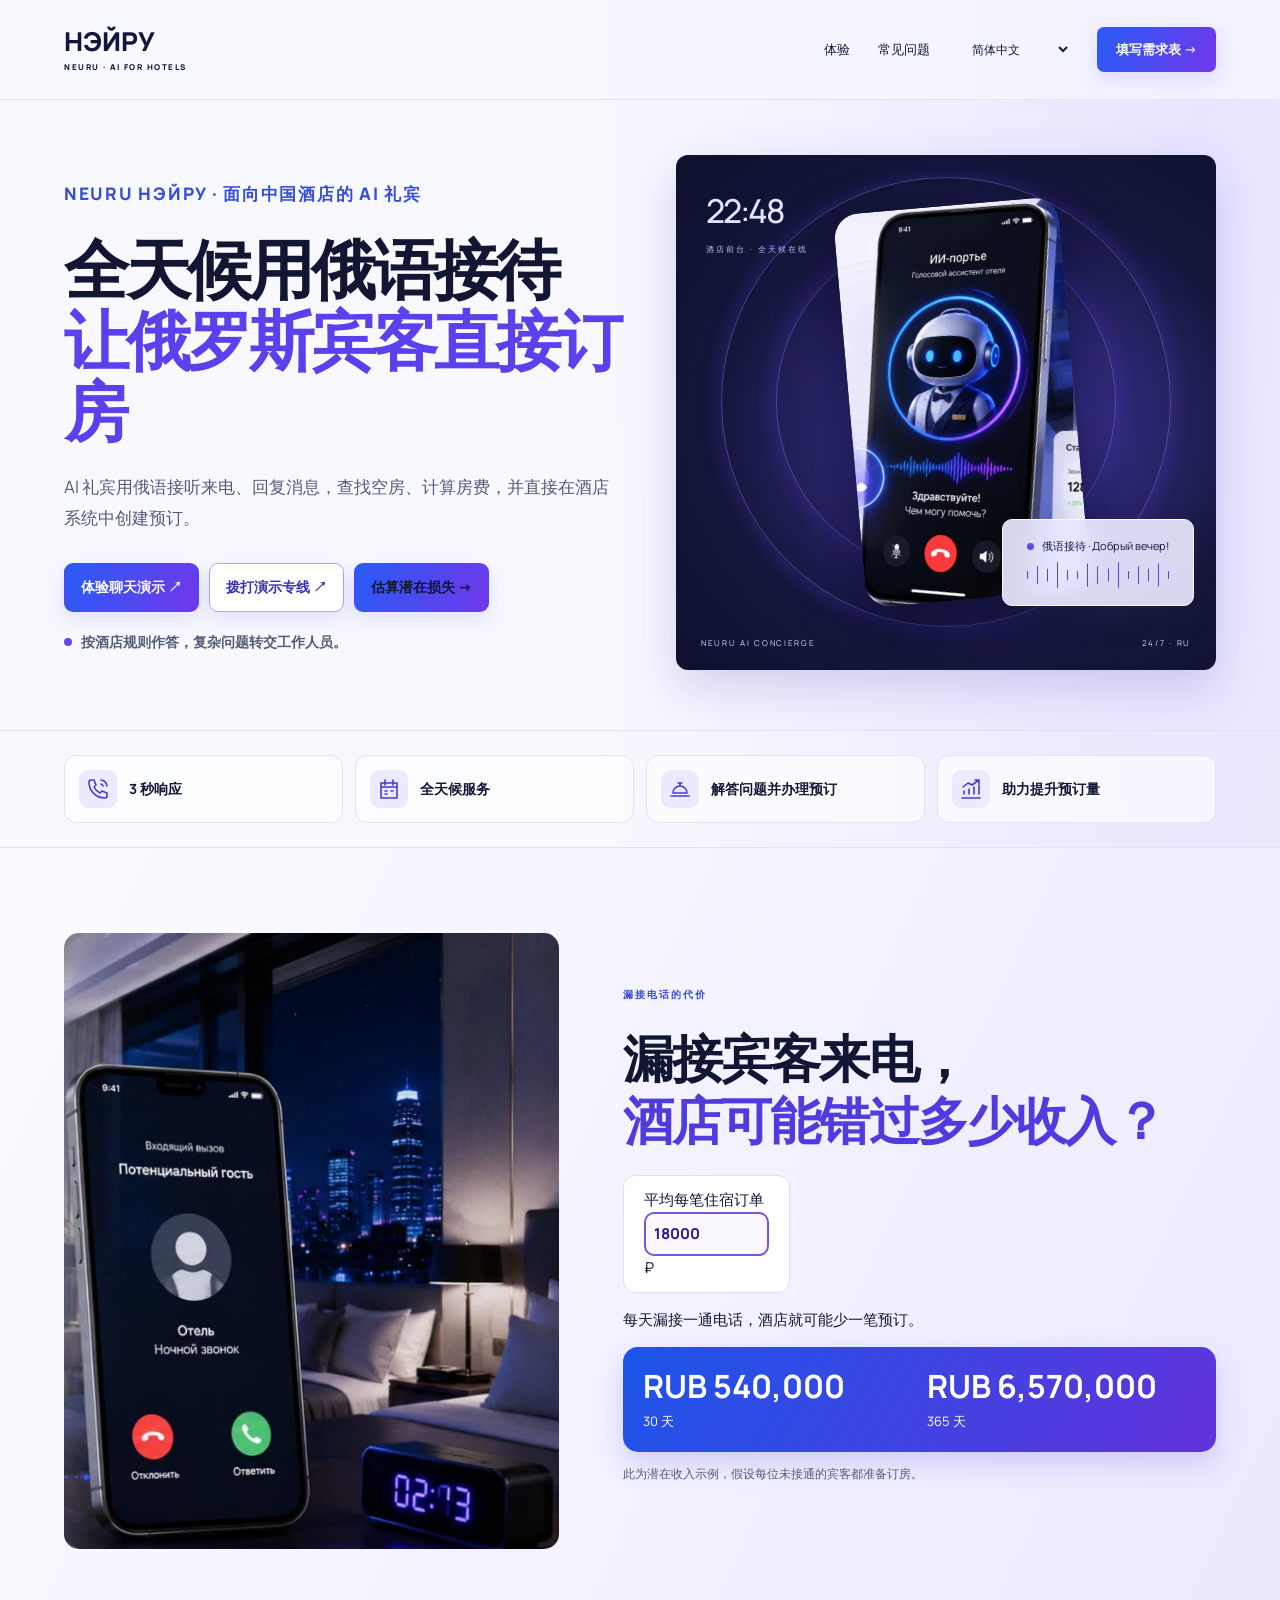
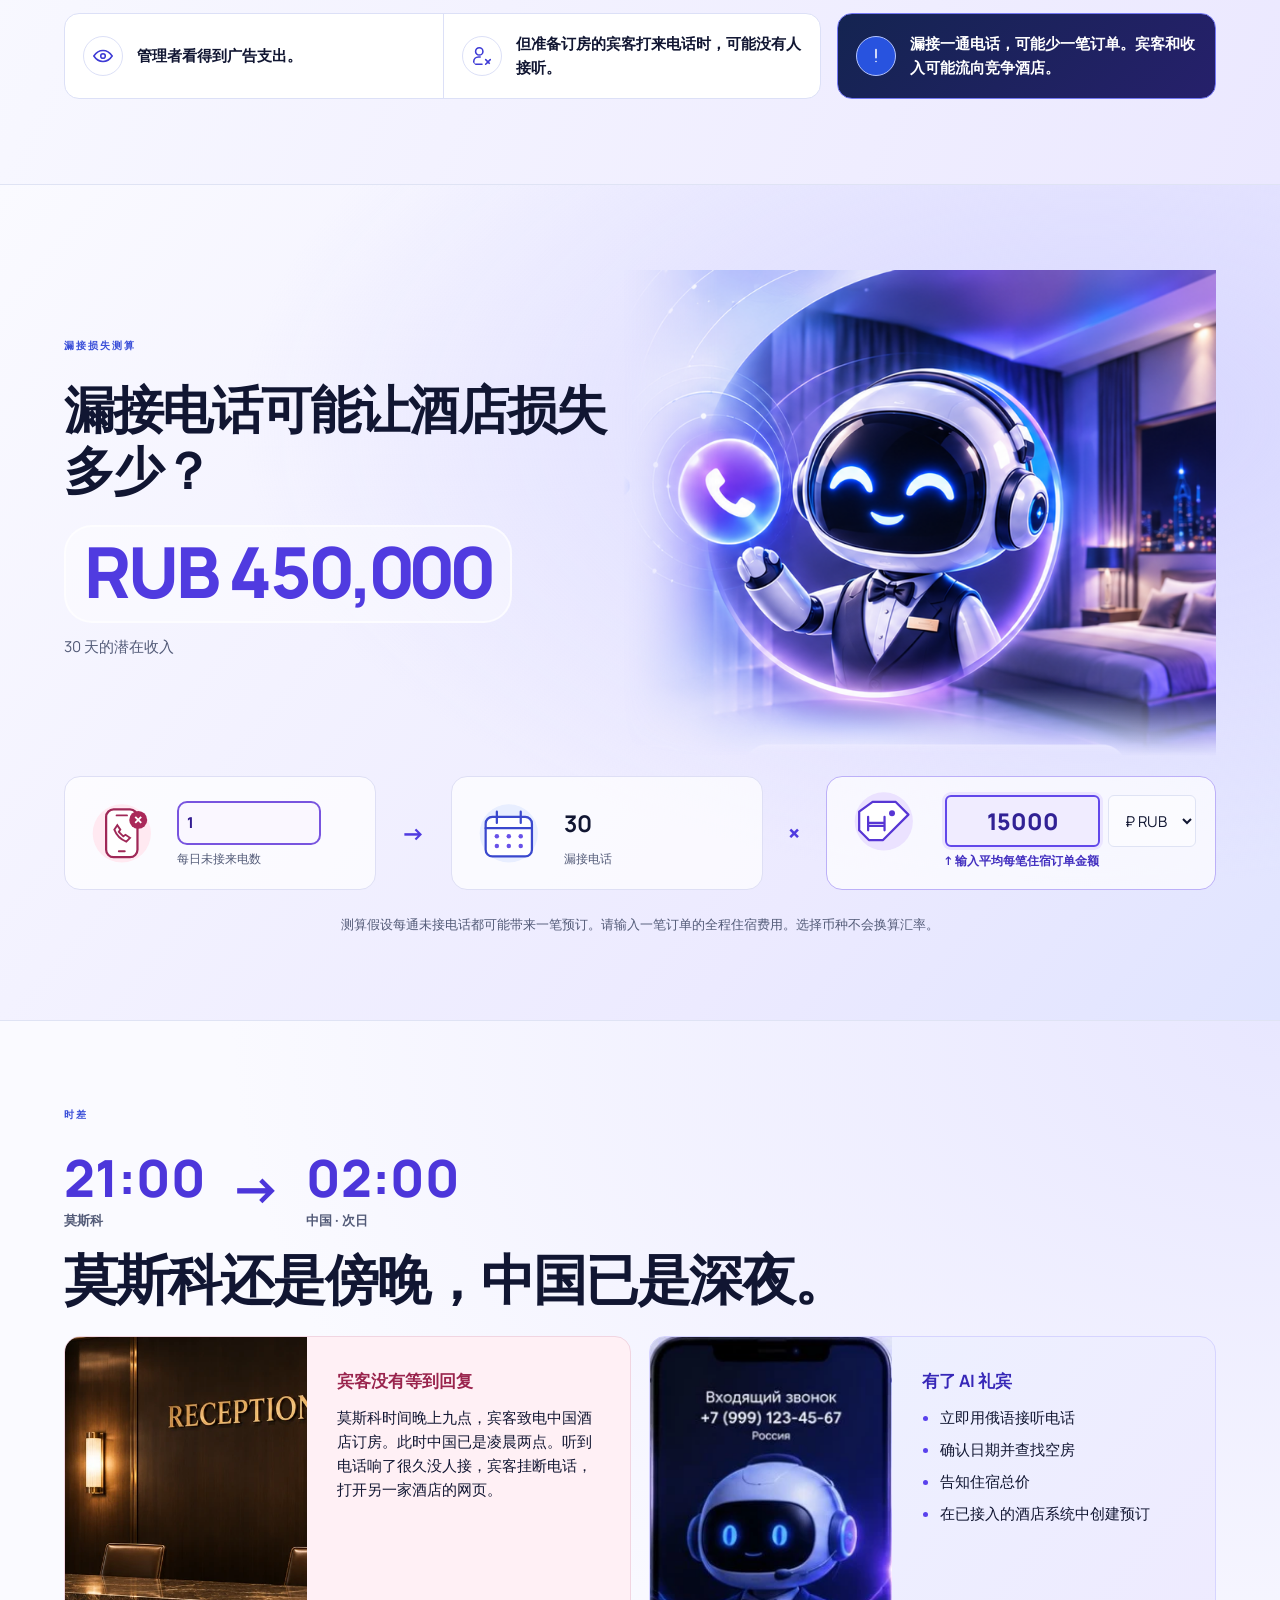
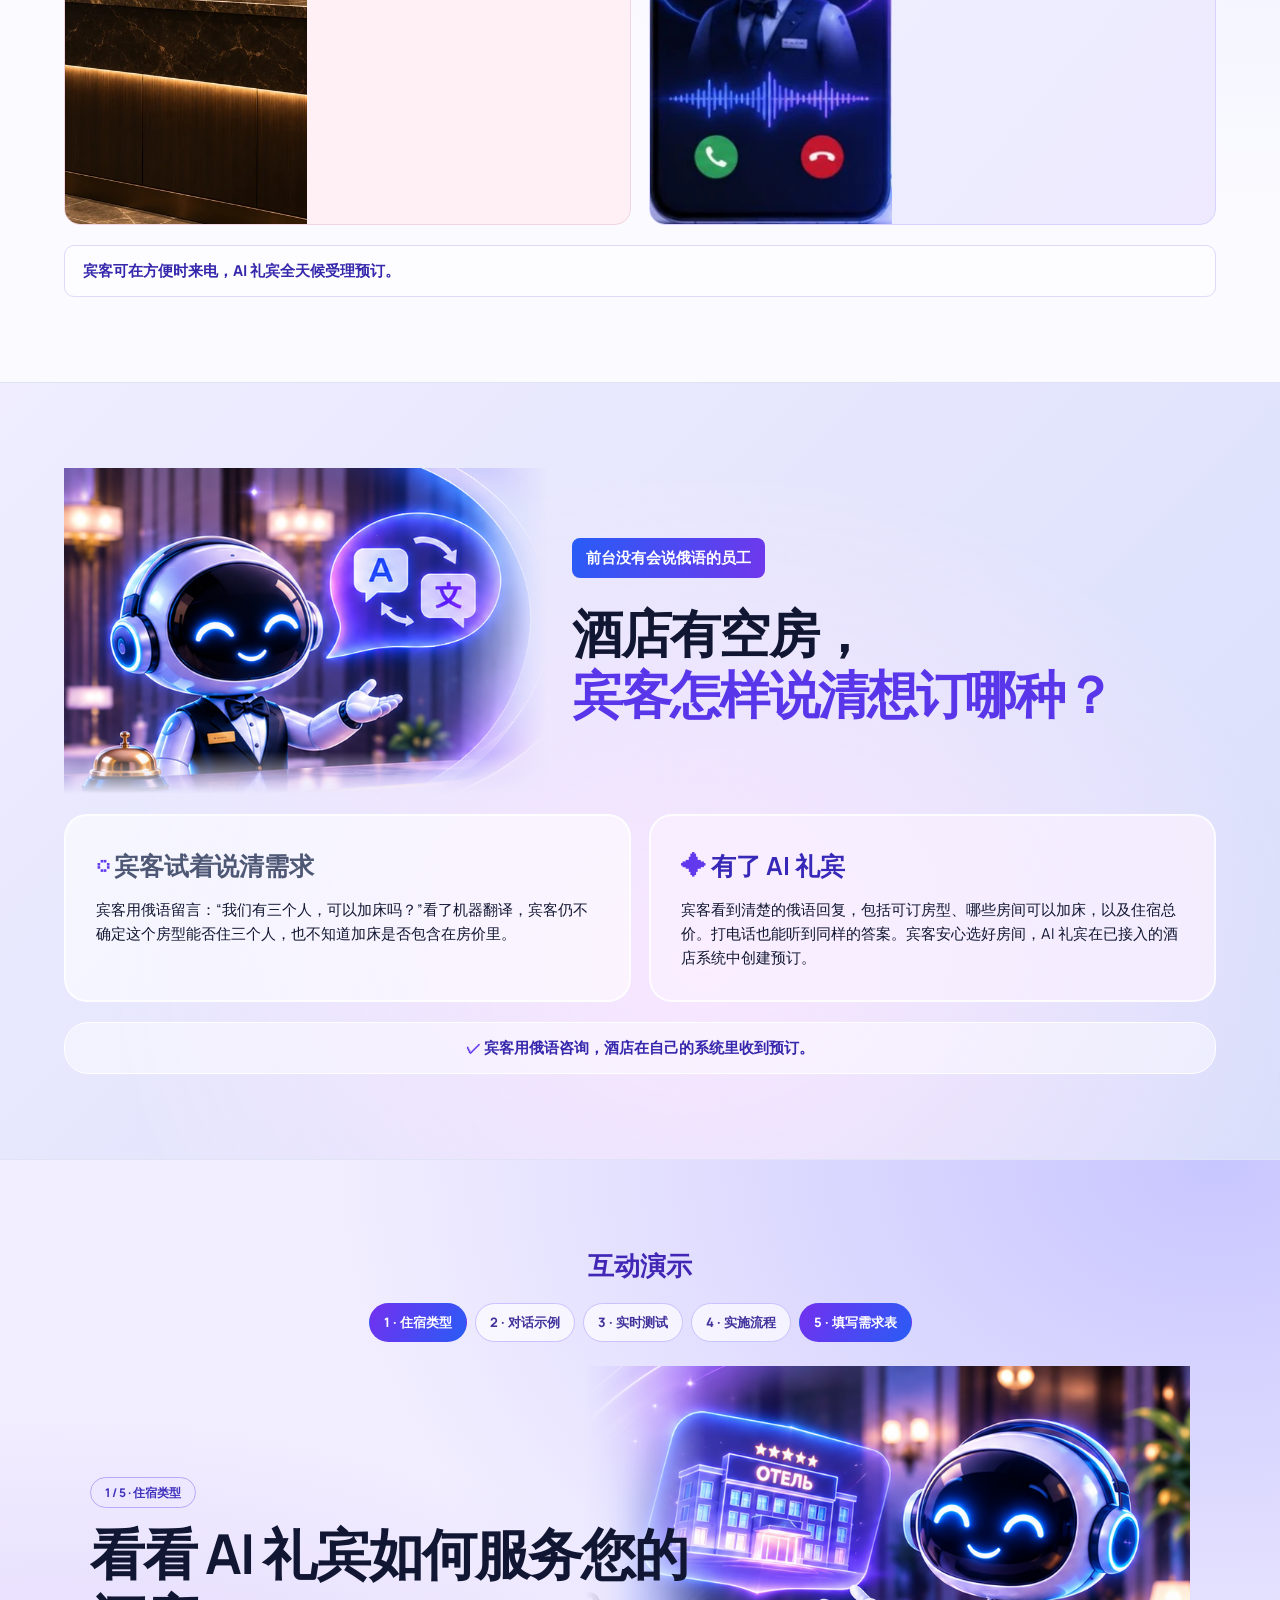
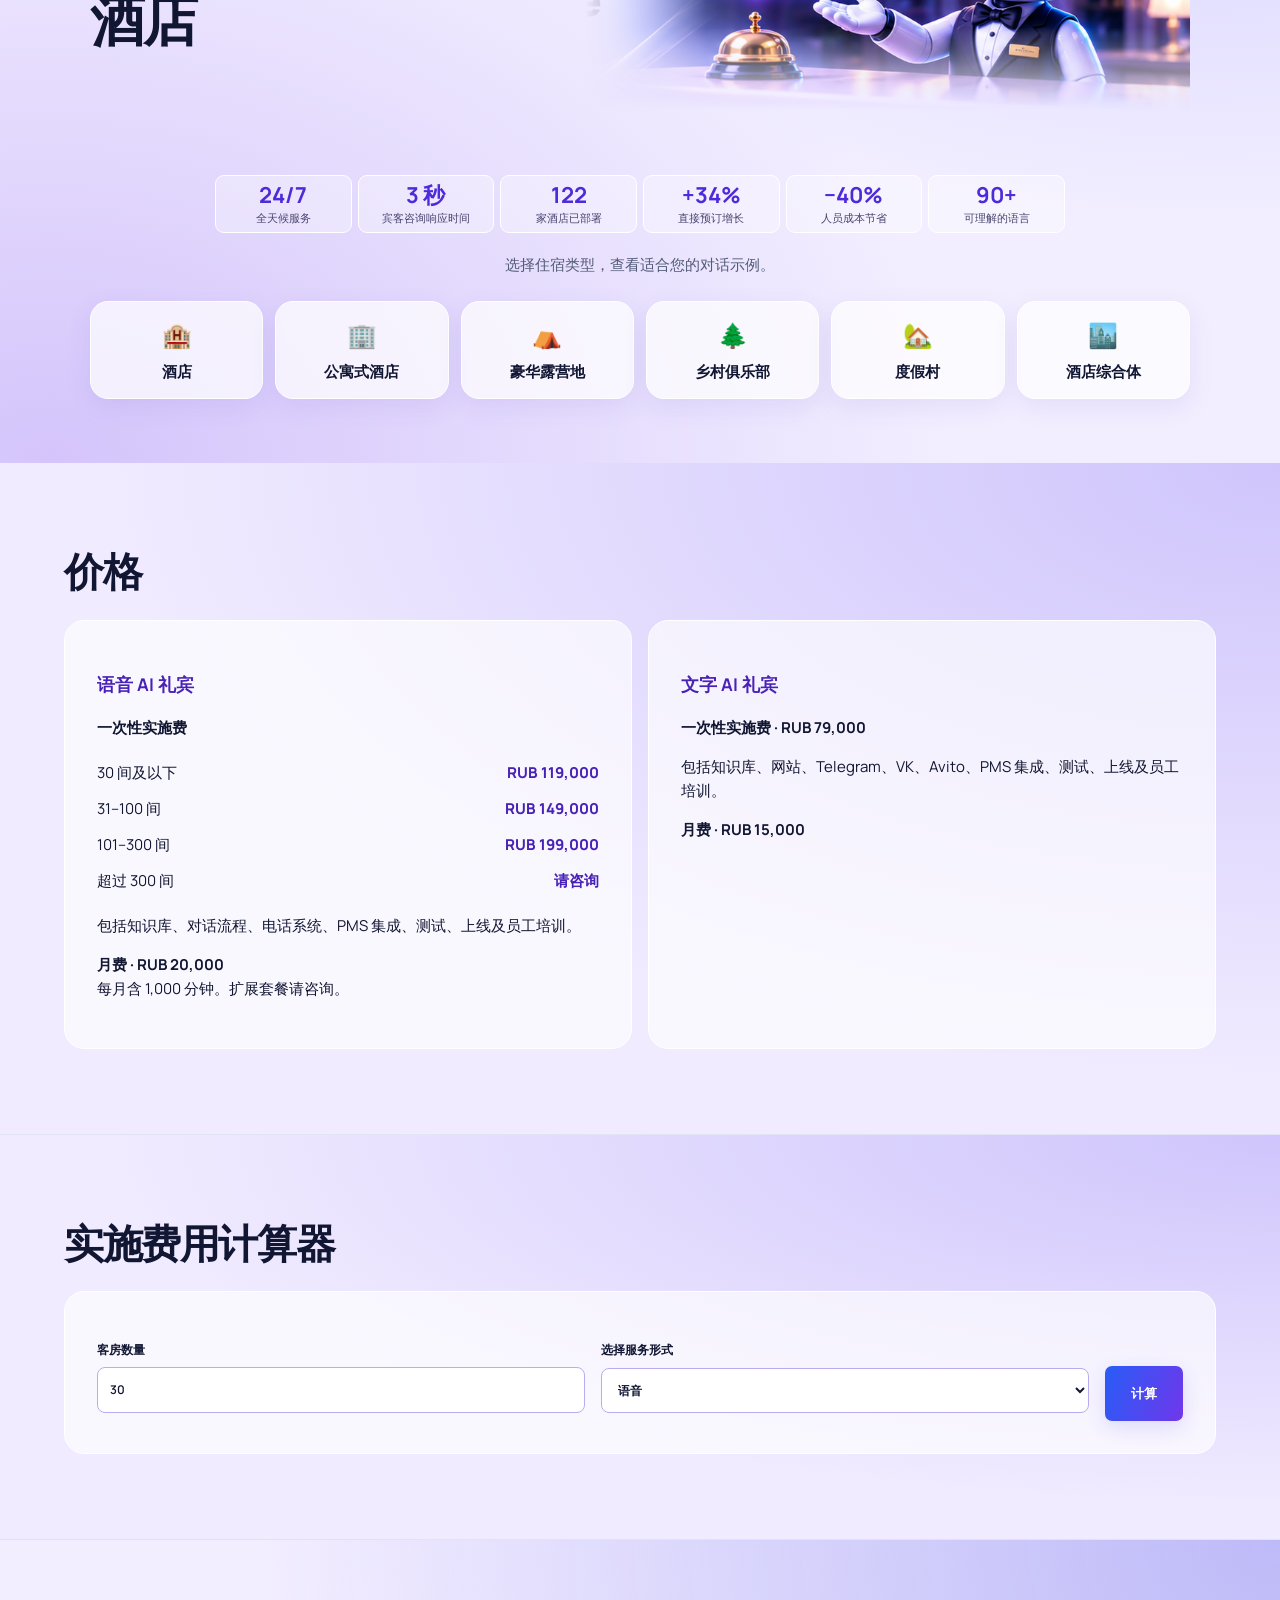
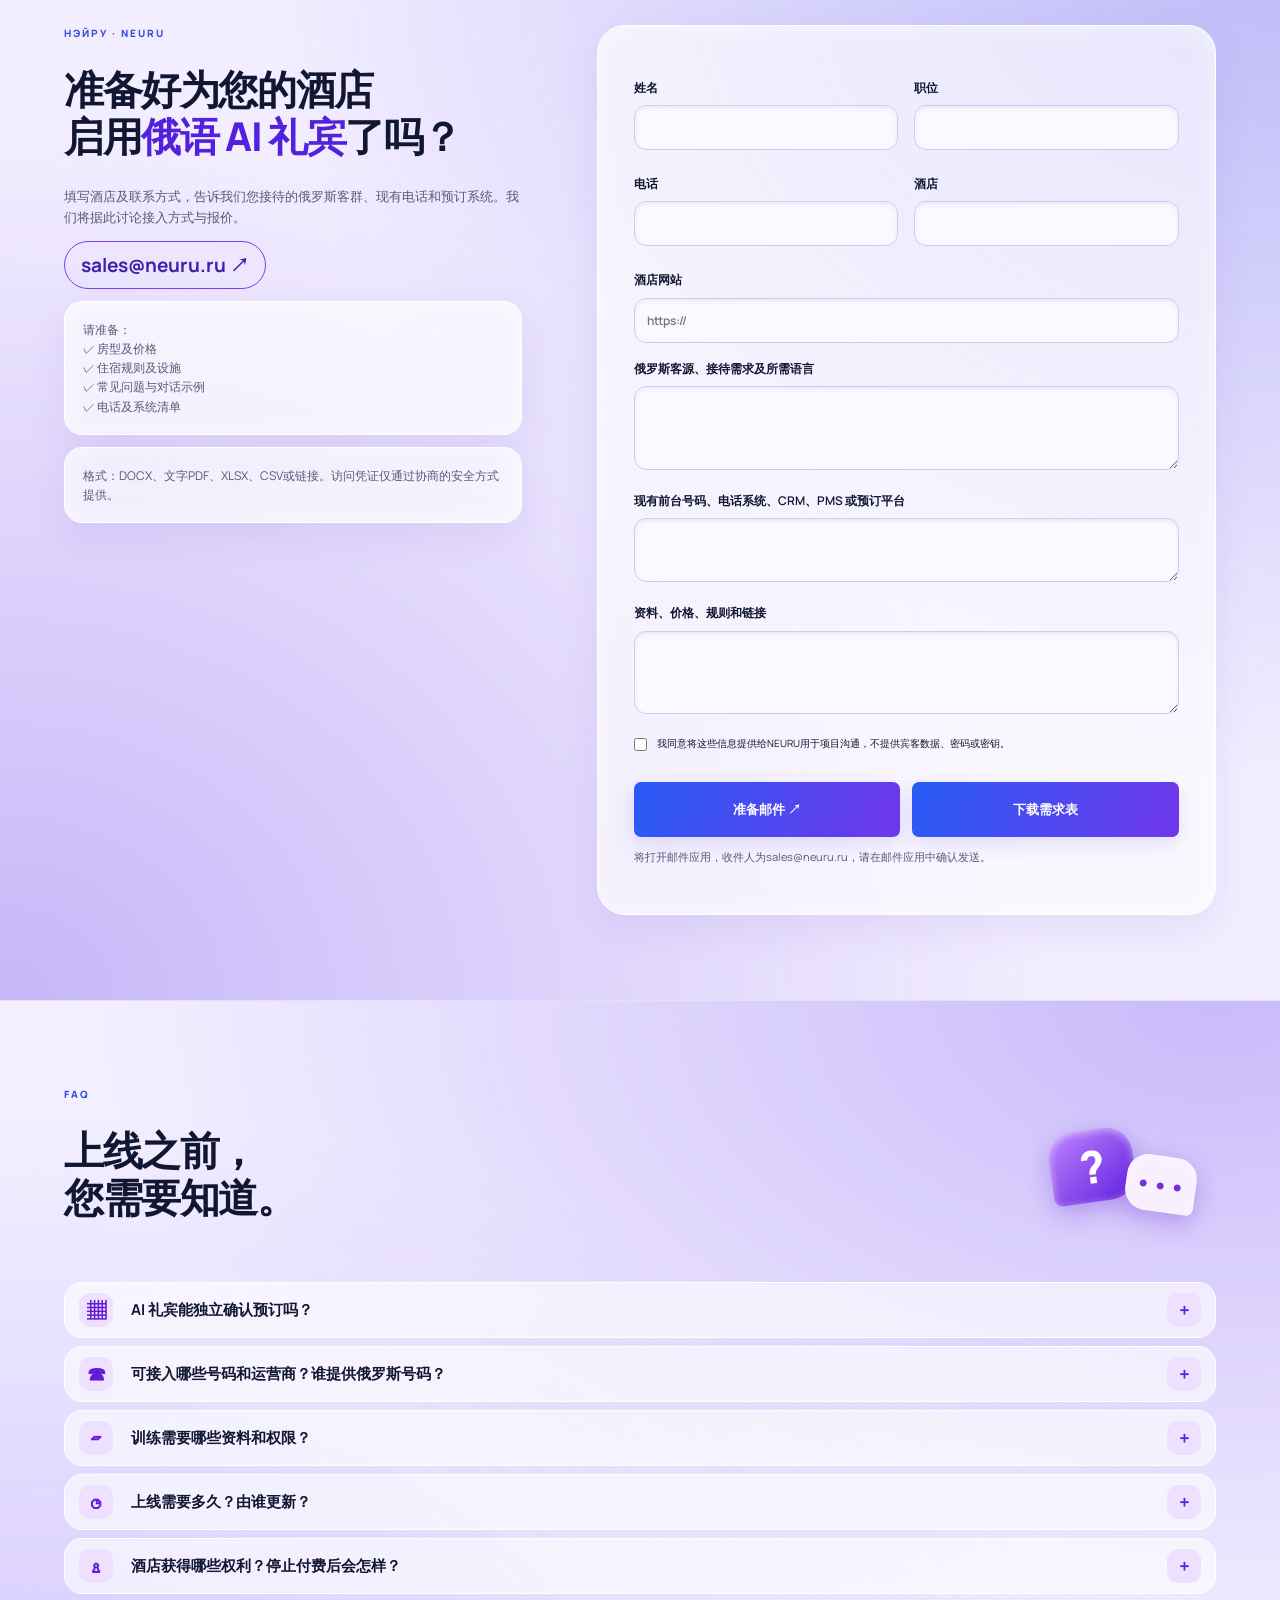
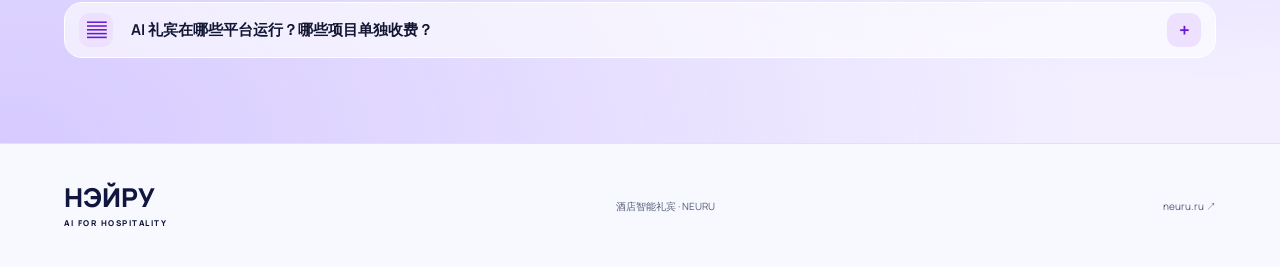
==== commit 10fd890b: "Add pricing and implementation calculator" ====
--- a/ai-portier/index.html
+++ b/ai-portier/index.html
@@ -102,9 +102,9 @@
   </div>
   <p class="scenario-outcome"><span aria-hidden="true">✓</span> <span data-t="barrierOutcome"></span></p>
 </section>
-<section id="demo" class="section walkthrough" aria-labelledby="walk-title"><div id="walkthrough"></div></section><section id="brief" class="section brief"><div><div class="eyebrow brief-brand">НЭЙРУ · NEURU</div><h2 data-t="briefTitle"></h2><p data-t="briefIntro"></p><a class="brief-email" href="mailto:sales@neuru.ru">sales@neuru.ru ↗</a><div class="brief-checklist" id="checklist"></div><div class="brief-checklist" id="briefFormats"></div></div><form id="briefForm"><div class="field-grid"><label><span data-t="name"></span><input name="name" required maxlength="100" autocomplete="name"></label><label><span data-t="position"></span><input name="position" required maxlength="100" autocomplete="organization-title"></label><label><span data-t="phone"></span><input name="phone" type="tel" required minlength="7" maxlength="30" autocomplete="tel"></label><label><span data-t="hotel"></span><input name="hotel" required maxlength="150" autocomplete="organization"></label></div><div id="extended"><label><span data-t="website"></span><input name="website" type="url" placeholder="https://"></label><label><span data-t="tasks"></span><textarea name="tasks" rows="3" maxlength="4000"></textarea></label><label><span data-t="systems"></span><textarea name="systems" rows="2" maxlength="2000"></textarea></label><label><span data-t="materials"></span><textarea name="materials" rows="3" maxlength="4000"></textarea></label><label class="consent"><input type="checkbox" name="consent" required><span data-t="consent"></span></label><div class="actions"><button class="button" type="submit" data-t="send"></button><button class="button" type="button" id="download" data-t="download"></button></div><p class="muted" data-t="sendNote"></p></div><p id="formStatus" role="status"></p></form></section>
+<section id="demo" class="section walkthrough" aria-labelledby="walk-title"><div id="walkthrough"></div></section><div id="pricing"></div><section id="brief" class="section brief"><div><div class="eyebrow brief-brand">НЭЙРУ · NEURU</div><h2 data-t="briefTitle"></h2><p data-t="briefIntro"></p><a class="brief-email" href="mailto:sales@neuru.ru">sales@neuru.ru ↗</a><div class="brief-checklist" id="checklist"></div><div class="brief-checklist" id="briefFormats"></div></div><form id="briefForm"><div class="field-grid"><label><span data-t="name"></span><input name="name" required maxlength="100" autocomplete="name"></label><label><span data-t="position"></span><input name="position" required maxlength="100" autocomplete="organization-title"></label><label><span data-t="phone"></span><input name="phone" type="tel" required minlength="7" maxlength="30" autocomplete="tel"></label><label><span data-t="hotel"></span><input name="hotel" required maxlength="150" autocomplete="organization"></label></div><div id="extended"><label><span data-t="website"></span><input name="website" type="url" placeholder="https://"></label><label><span data-t="tasks"></span><textarea name="tasks" rows="3" maxlength="4000"></textarea></label><label><span data-t="systems"></span><textarea name="systems" rows="2" maxlength="2000"></textarea></label><label><span data-t="materials"></span><textarea name="materials" rows="3" maxlength="4000"></textarea></label><label class="consent"><input type="checkbox" name="consent" required><span data-t="consent"></span></label><div class="actions"><button class="button" type="submit" data-t="send"></button><button class="button" type="button" id="download" data-t="download"></button></div><p class="muted" data-t="sendNote"></p></div><p id="formStatus" role="status"></p></form></section>
 
 
 <section class="section" id="faq"><div class="section-head"><div><div class="eyebrow">FAQ</div><h2 data-t="faqTitle"></h2></div><div class="faq-art" aria-hidden="true"><span>?</span><span>•••</span></div></div><div id="faqList"></div></section>
 
-</main><footer><a class="logo" href="#">НЭЙРУ<span>AI FOR HOSPITALITY</span></a><span data-t="footer"></span><a href="https://neuru.ru" target="_blank" rel="noopener">neuru.ru ↗</a></footer><script src="app.js"></script><script src="walkthrough.js"></script></body></html>
+</main><footer><a class="logo" href="#">НЭЙРУ<span>AI FOR HOSPITALITY</span></a><span data-t="footer"></span><a href="https://neuru.ru" target="_blank" rel="noopener">neuru.ru ↗</a></footer><script src="app.js"></script><script src="walkthrough.js"></script><script src="pricing.js"></script></body></html>
--- a/ai-portier/style.css
+++ b/ai-portier/style.css
@@ -647,3 +647,30 @@
   35% { transform: scaleY(.22); }
   70% { transform: scaleY(.95); }
 }
+
+.price-section {
+  background: radial-gradient(ellipse at top right, #cfc5fc, transparent 65%), #f0ebff;
+}
+.price-section h2 { margin-bottom: 24px; }
+.price-grid, .quote-form, .quote-result dl {
+  display: grid;
+  grid-template-columns: repeat(2, minmax(0, 1fr));
+  gap: 16px;
+}
+.price-grid article, .quote-form, .quote-result dl, .quote-promo {
+  padding: clamp(16px, 3vw, 32px);
+  border: 1px solid white;
+  border-radius: 20px;
+  background: #ffffffa8;
+}
+.price-grid h3 { color: #4821b7; }
+.price-section dl div { display: flex; justify-content: space-between; flex-wrap: wrap; gap: 8px; padding: 6px 0; }
+.price-section dd { margin: 0; color: #4821b7; font-weight: 750; }
+.quote-form { grid-template-columns: repeat(2, minmax(0, 1fr)) auto; align-items: end; }
+.quote-form label { display: grid; gap: 8px; }
+.quote-form input, .quote-form select { min-width: 0; padding: 12px; background: #fff; border: 1px solid #baacf2; border-radius: 8px; }
+.quote-promo { color: #4318a1; font-weight: 800; }
+.quote-result del { color: #69607e; margin-right: 6px; }
+@media (max-width: 680px) {
+  .price-grid, .quote-form, .quote-result dl { grid-template-columns: 1fr; }
+}
